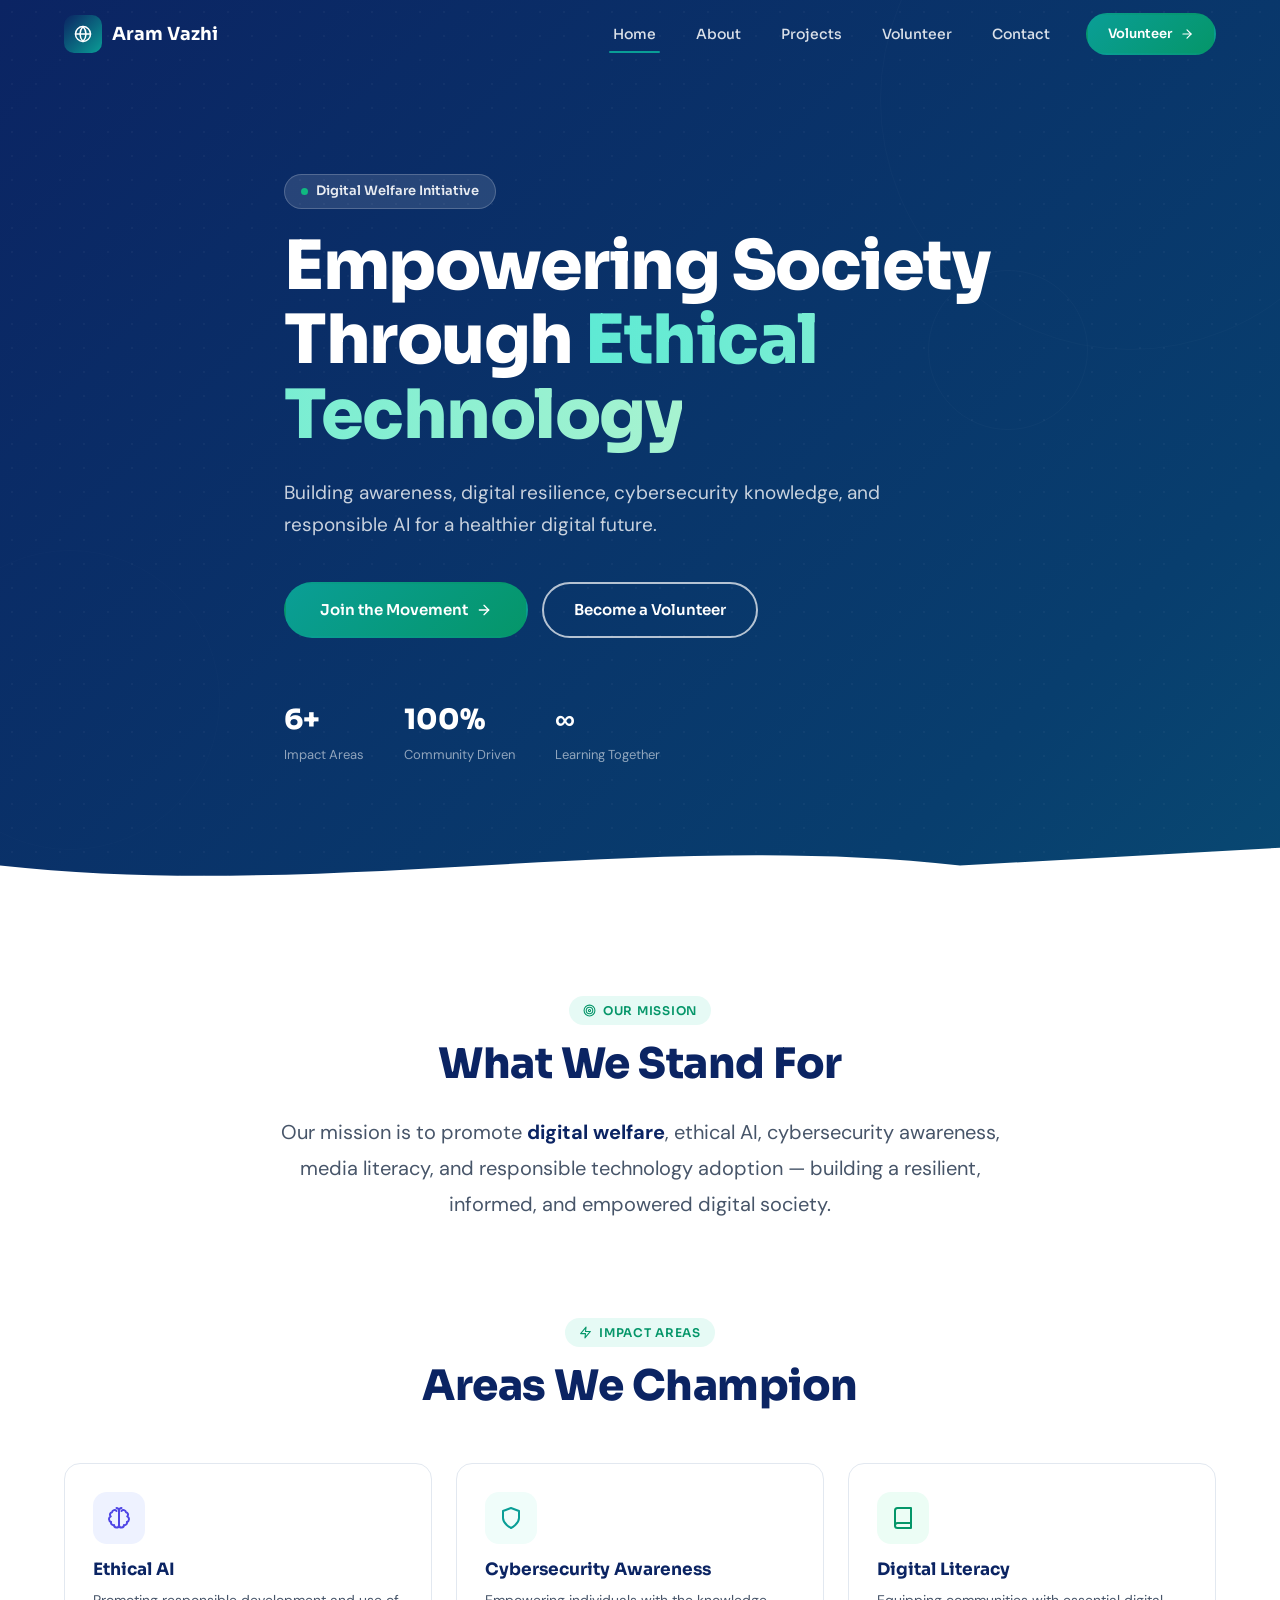
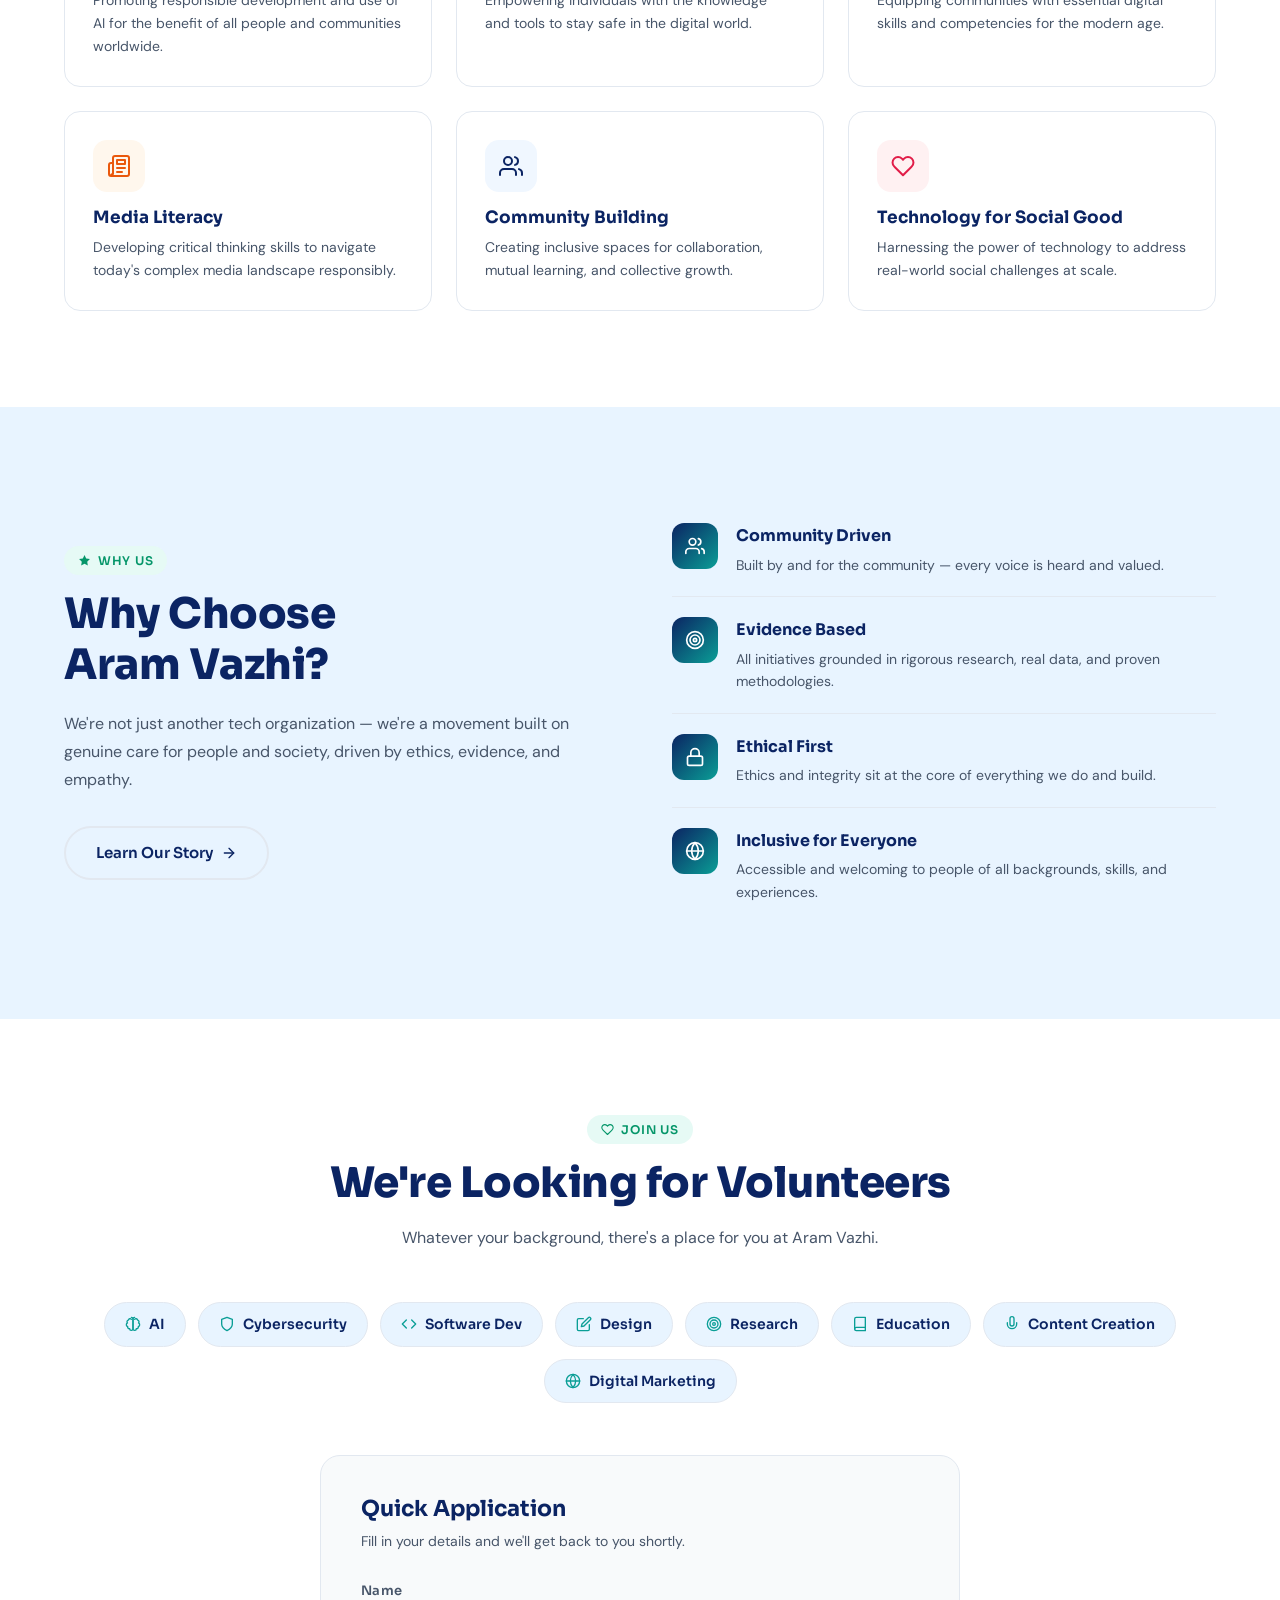
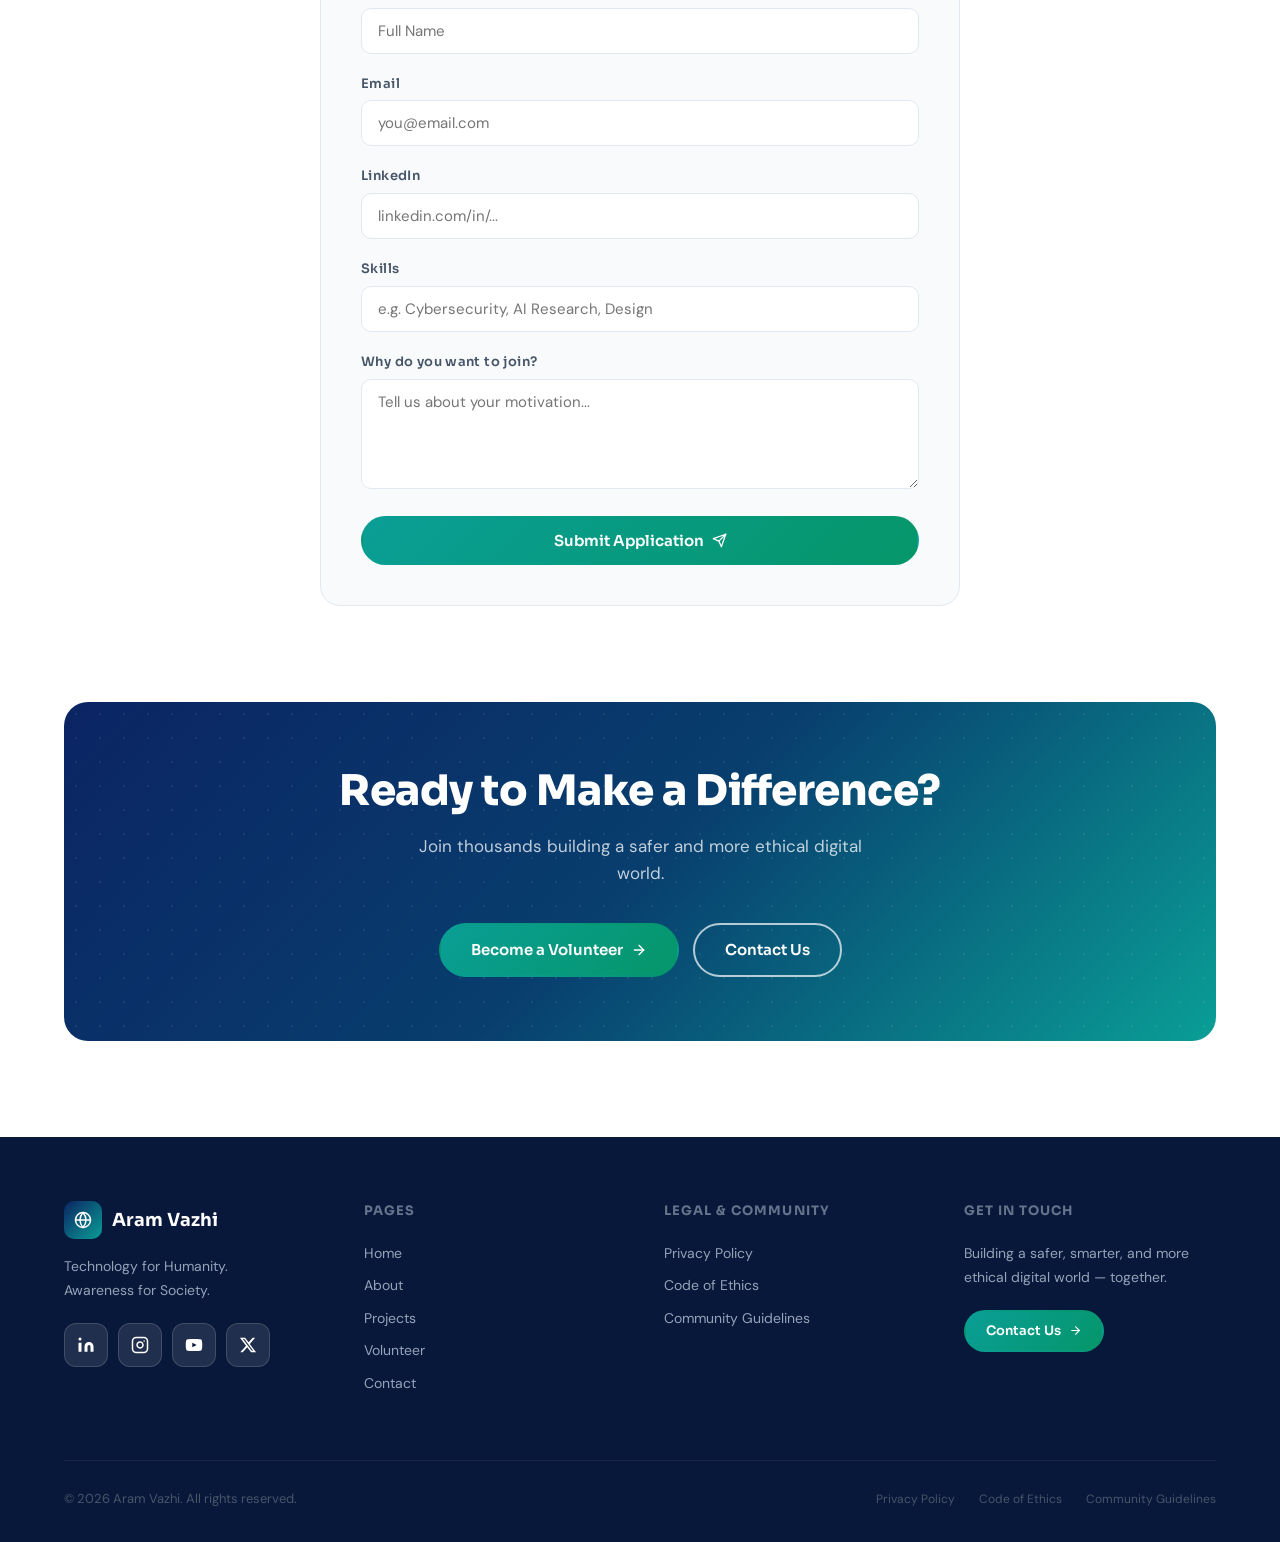
==== index.html @ 12cf2d51 "first push" ====
<!DOCTYPE html>
<html lang="en">
<head>
  <meta charset="UTF-8" />
  <meta name="viewport" content="width=device-width, initial-scale=1.0" />
  <title>Aram Vazhi — Empowering Society Through Ethical Technology</title>
  <meta name="description" content="Aram Vazhi is a digital welfare initiative focused on ethical technology, digital literacy, cybersecurity awareness, responsible AI, media literacy, and social impact." />
  <link rel="stylesheet" href="css/style.css" />
</head>
<body class="home-page">

  <!-- ═══════════════════════════════ NAVBAR ═══════════════════════════════ -->
  <nav id="navbar">
    <div class="nav-inner">
      <a href="index.html" class="nav-logo">
        <div class="nav-logo-icon">
          <svg width="18" height="18" viewBox="0 0 24 24" fill="none" stroke="#fff" stroke-width="2" stroke-linecap="round" stroke-linejoin="round"><circle cx="12" cy="12" r="10"/><line x1="2" y1="12" x2="22" y2="12"/><path d="M12 2a15.3 15.3 0 0 1 4 10 15.3 15.3 0 0 1-4 10 15.3 15.3 0 0 1-4-10 15.3 15.3 0 0 1 4-10z"/></svg>
        </div>
        <span class="nav-logo-text">Aram Vazhi</span>
      </a>
      <div class="nav-links">
        <a href="index.html"              class="nav-link">Home</a>
        <a href="about.html"              class="nav-link">About</a>
        <a href="projects.html"           class="nav-link">Projects</a>
        <a href="volunteer.html"          class="nav-link">Volunteer</a>
        <a href="contact.html"            class="nav-link">Contact</a>
        <a href="volunteer.html" class="btn btn-primary btn-sm">Volunteer
          <svg width="14" height="14" viewBox="0 0 24 24" fill="none" stroke="currentColor" stroke-width="2" stroke-linecap="round" stroke-linejoin="round"><line x1="5" y1="12" x2="19" y2="12"/><polyline points="12 5 19 12 12 19"/></svg>
        </a>
      </div>
      <button class="hamburger" id="hamburger" aria-label="Menu">
        <span></span><span></span><span></span>
      </button>
    </div>
    <div class="mobile-nav" id="mobile-nav">
      <a href="index.html">Home</a>
      <a href="about.html">About</a>
      <a href="projects.html">Projects</a>
      <a href="volunteer.html">Volunteer</a>
      <a href="contact.html">Contact</a>
      <a href="volunteer.html" class="btn btn-primary">Volunteer Now</a>
    </div>
  </nav>

  <!-- ═══════════════════════════════ HERO ═══════════════════════════════ -->
  <section class="hero">
    <div class="hero-dot-grid"></div>
    <div class="hero-circle" style="width:500px;height:500px;top:-150px;right:-100px;opacity:.15;"></div>
    <div class="hero-circle" style="width:300px;height:300px;bottom:50px;left:-80px;opacity:.10;"></div>
    <div class="hero-circle" style="width:160px;height:160px;top:30%;right:15%;opacity:.20;"></div>

    <div class="container" style="width:100%;">
      <div class="hero-content">
        <div class="hero-badge fade-up">
          <span class="hero-badge-dot"></span>
          <span class="hero-badge-text">Digital Welfare Initiative</span>
        </div>

        <h1 class="hero-title fade-up d1">
          Empowering Society Through
          <span class="text-gradient"> Ethical Technology</span>
        </h1>

        <p class="hero-subtitle fade-up d2">
          Building awareness, digital resilience, cybersecurity knowledge, and responsible AI for a healthier digital future.
        </p>

        <div class="hero-buttons fade-up d3">
          <a href="volunteer.html" class="btn btn-primary" style="font-size:15px;padding:14px 34px;">
            Join the Movement
            <svg width="16" height="16" viewBox="0 0 24 24" fill="none" stroke="currentColor" stroke-width="2" stroke-linecap="round" stroke-linejoin="round"><line x1="5" y1="12" x2="19" y2="12"/><polyline points="12 5 19 12 12 19"/></svg>
          </a>
          <a href="volunteer.html" class="btn btn-outline" style="font-size:15px;">Become a Volunteer</a>
        </div>

        <div class="hero-stats fade-up d4">
          <div><div class="hero-stat-num">6+</div><div class="hero-stat-label">Impact Areas</div></div>
          <div><div class="hero-stat-num">100%</div><div class="hero-stat-label">Community Driven</div></div>
          <div><div class="hero-stat-num">∞</div><div class="hero-stat-label">Learning Together</div></div>
        </div>
      </div>
    </div>

    <svg class="hero-wave" viewBox="0 0 1440 80" preserveAspectRatio="none" xmlns="http://www.w3.org/2000/svg">
      <path d="M0,80 L0,40 C360,80 720,0 1080,40 L1440,20 L1440,80 Z" fill="#fff"/>
    </svg>
  </section>

  <!-- ═══════════════════════════════ MISSION ═══════════════════════════════ -->
  <section class="section reveal" style="background:#fff;">
    <div class="container text-center">
      <div class="section-badge">
        <svg width="13" height="13" viewBox="0 0 24 24" fill="none" stroke="currentColor" stroke-width="2" stroke-linecap="round" stroke-linejoin="round"><circle cx="12" cy="12" r="10"/><circle cx="12" cy="12" r="6"/><circle cx="12" cy="12" r="2"/></svg>
        Our Mission
      </div>
      <h2 class="heading-md text-navy" style="margin-bottom:24px;">What We Stand For</h2>
      <p style="font-size:clamp(16px,2vw,20px);color:var(--gray-600);line-height:1.8;max-width:760px;margin:0 auto;">
        Our mission is to promote <strong style="color:var(--navy);">digital welfare</strong>, ethical AI, cybersecurity awareness, media literacy, and responsible technology adoption — building a resilient, informed, and empowered digital society.
      </p>
    </div>
  </section>

  <!-- ═══════════════════════════════ IMPACT AREAS ═══════════════════════════════ -->
  <section class="reveal" style="padding:0 24px 96px;background:#fff;">
    <div class="container">
      <div class="text-center" style="margin-bottom:52px;">
        <div class="section-badge">
          <svg width="13" height="13" viewBox="0 0 24 24" fill="none" stroke="currentColor" stroke-width="2" stroke-linecap="round" stroke-linejoin="round"><polygon points="13 2 3 14 12 14 11 22 21 10 12 10 13 2"/></svg>
          Impact Areas
        </div>
        <h2 class="heading-md text-navy">Areas We Champion</h2>
      </div>
      <div class="grid-3">
        <!-- Card 1 -->
        <div class="card"><div class="card-body">
          <div class="card-icon ic-indigo"><svg width="24" height="24" viewBox="0 0 24 24" fill="none" stroke="#4F46E5" stroke-width="2" stroke-linecap="round" stroke-linejoin="round"><path d="M9.5 2A2.5 2.5 0 0 1 12 4.5v15a2.5 2.5 0 0 1-4.96-.44 2.5 2.5 0 0 1-2.96-3.08 3 3 0 0 1-.34-5.58 2.5 2.5 0 0 1 1.32-4.24 2.5 2.5 0 0 1 4.44-1.16"/><path d="M14.5 2A2.5 2.5 0 0 0 12 4.5v15a2.5 2.5 0 0 0 4.96-.44 2.5 2.5 0 0 0 2.96-3.08 3 3 0 0 0 .34-5.58 2.5 2.5 0 0 0-1.32-4.24 2.5 2.5 0 0 0-4.44-1.16"/></svg></div>
          <h3 class="card-title">Ethical AI</h3>
          <p class="card-text">Promoting responsible development and use of AI for the benefit of all people and communities worldwide.</p>
        </div></div>
        <!-- Card 2 -->
        <div class="card"><div class="card-body">
          <div class="card-icon ic-teal"><svg width="24" height="24" viewBox="0 0 24 24" fill="none" stroke="#0A9E96" stroke-width="2" stroke-linecap="round" stroke-linejoin="round"><path d="M12 22s8-4 8-10V5l-8-3-8 3v7c0 6 8 10 8 10z"/></svg></div>
          <h3 class="card-title">Cybersecurity Awareness</h3>
          <p class="card-text">Empowering individuals with the knowledge and tools to stay safe in the digital world.</p>
        </div></div>
        <!-- Card 3 -->
        <div class="card"><div class="card-body">
          <div class="card-icon ic-green"><svg width="24" height="24" viewBox="0 0 24 24" fill="none" stroke="#059669" stroke-width="2" stroke-linecap="round" stroke-linejoin="round"><path d="M4 19.5A2.5 2.5 0 0 1 6.5 17H20"/><path d="M6.5 2H20v20H6.5A2.5 2.5 0 0 1 4 19.5v-15A2.5 2.5 0 0 1 6.5 2z"/></svg></div>
          <h3 class="card-title">Digital Literacy</h3>
          <p class="card-text">Equipping communities with essential digital skills and competencies for the modern age.</p>
        </div></div>
        <!-- Card 4 -->
        <div class="card"><div class="card-body">
          <div class="card-icon ic-orange"><svg width="24" height="24" viewBox="0 0 24 24" fill="none" stroke="#EA580C" stroke-width="2" stroke-linecap="round" stroke-linejoin="round"><path d="M4 22h16a2 2 0 0 0 2-2V4a2 2 0 0 0-2-2H8a2 2 0 0 0-2 2v16a2 2 0 0 0-2 2Zm0 0a2 2 0 0 1-2-2v-9c0-1.1.9-2 2-2h2"/><path d="M18 14h-8"/><path d="M15 18h-5"/><path d="M10 6h8v4h-8V6Z"/></svg></div>
          <h3 class="card-title">Media Literacy</h3>
          <p class="card-text">Developing critical thinking skills to navigate today's complex media landscape responsibly.</p>
        </div></div>
        <!-- Card 5 -->
        <div class="card"><div class="card-body">
          <div class="card-icon ic-blue"><svg width="24" height="24" viewBox="0 0 24 24" fill="none" stroke="#0B2463" stroke-width="2" stroke-linecap="round" stroke-linejoin="round"><path d="M17 21v-2a4 4 0 0 0-4-4H5a4 4 0 0 0-4 4v2"/><circle cx="9" cy="7" r="4"/><path d="M23 21v-2a4 4 0 0 0-3-3.87"/><path d="M16 3.13a4 4 0 0 1 0 7.75"/></svg></div>
          <h3 class="card-title">Community Building</h3>
          <p class="card-text">Creating inclusive spaces for collaboration, mutual learning, and collective growth.</p>
        </div></div>
        <!-- Card 6 -->
        <div class="card"><div class="card-body">
          <div class="card-icon ic-red"><svg width="24" height="24" viewBox="0 0 24 24" fill="none" stroke="#E11D48" stroke-width="2" stroke-linecap="round" stroke-linejoin="round"><path d="M20.84 4.61a5.5 5.5 0 0 0-7.78 0L12 5.67l-1.06-1.06a5.5 5.5 0 0 0-7.78 7.78l1.06 1.06L12 21.23l7.78-7.78 1.06-1.06a5.5 5.5 0 0 0 0-7.78z"/></svg></div>
          <h3 class="card-title">Technology for Social Good</h3>
          <p class="card-text">Harnessing the power of technology to address real-world social challenges at scale.</p>
        </div></div>
      </div>
    </div>
  </section>

  <!-- ═══════════════════════════════ WHY ARAM VAZHI ═══════════════════════════════ -->
  <section class="section reveal" style="background:var(--sky);">
    <div class="container">
      <div class="grid-2">
        <div>
          <div class="section-badge">
            <svg width="13" height="13" viewBox="0 0 24 24" fill="#059669" stroke="none"><polygon points="12 2 15.09 8.26 22 9.27 17 14.14 18.18 21.02 12 17.77 5.82 21.02 7 14.14 2 9.27 8.91 8.26 12 2"/></svg>
            Why Us
          </div>
          <h2 class="heading-md text-navy" style="margin-bottom:20px;">Why Choose<br>Aram Vazhi?</h2>
          <p style="font-size:16px;color:var(--gray-600);line-height:1.75;margin-bottom:32px;">
            We're not just another tech organization — we're a movement built on genuine care for people and society, driven by ethics, evidence, and empathy.
          </p>
          <a href="about.html" class="btn btn-secondary">
            Learn Our Story
            <svg width="16" height="16" viewBox="0 0 24 24" fill="none" stroke="currentColor" stroke-width="2" stroke-linecap="round" stroke-linejoin="round"><line x1="5" y1="12" x2="19" y2="12"/><polyline points="12 5 19 12 12 19"/></svg>
          </a>
        </div>
        <div>
          <div class="why-item">
            <div class="why-icon"><svg width="20" height="20" viewBox="0 0 24 24" fill="none" stroke="#fff" stroke-width="2" stroke-linecap="round" stroke-linejoin="round"><path d="M17 21v-2a4 4 0 0 0-4-4H5a4 4 0 0 0-4 4v2"/><circle cx="9" cy="7" r="4"/><path d="M23 21v-2a4 4 0 0 0-3-3.87"/><path d="M16 3.13a4 4 0 0 1 0 7.75"/></svg></div>
            <div><div class="why-title">Community Driven</div><p class="why-text">Built by and for the community — every voice is heard and valued.</p></div>
          </div>
          <div class="why-item">
            <div class="why-icon"><svg width="20" height="20" viewBox="0 0 24 24" fill="none" stroke="#fff" stroke-width="2" stroke-linecap="round" stroke-linejoin="round"><circle cx="12" cy="12" r="10"/><circle cx="12" cy="12" r="6"/><circle cx="12" cy="12" r="2"/></svg></div>
            <div><div class="why-title">Evidence Based</div><p class="why-text">All initiatives grounded in rigorous research, real data, and proven methodologies.</p></div>
          </div>
          <div class="why-item">
            <div class="why-icon"><svg width="20" height="20" viewBox="0 0 24 24" fill="none" stroke="#fff" stroke-width="2" stroke-linecap="round" stroke-linejoin="round"><rect x="3" y="11" width="18" height="11" rx="2" ry="2"/><path d="M7 11V7a5 5 0 0 1 10 0v4"/></svg></div>
            <div><div class="why-title">Ethical First</div><p class="why-text">Ethics and integrity sit at the core of everything we do and build.</p></div>
          </div>
          <div class="why-item">
            <div class="why-icon"><svg width="20" height="20" viewBox="0 0 24 24" fill="none" stroke="#fff" stroke-width="2" stroke-linecap="round" stroke-linejoin="round"><circle cx="12" cy="12" r="10"/><line x1="2" y1="12" x2="22" y2="12"/><path d="M12 2a15.3 15.3 0 0 1 4 10 15.3 15.3 0 0 1-4 10 15.3 15.3 0 0 1-4-10 15.3 15.3 0 0 1 4-10z"/></svg></div>
            <div><div class="why-title">Inclusive for Everyone</div><p class="why-text">Accessible and welcoming to people of all backgrounds, skills, and experiences.</p></div>
          </div>
        </div>
      </div>
    </div>
  </section>

  <!-- ═══════════════════════════════ VOLUNTEER INVITE ═══════════════════════════════ -->
  <section class="section reveal" style="background:#fff;">
    <div class="container">
      <div class="text-center" style="margin-bottom:52px;">
        <div class="section-badge">
          <svg width="13" height="13" viewBox="0 0 24 24" fill="none" stroke="currentColor" stroke-width="2" stroke-linecap="round" stroke-linejoin="round"><path d="M20.84 4.61a5.5 5.5 0 0 0-7.78 0L12 5.67l-1.06-1.06a5.5 5.5 0 0 0-7.78 7.78l1.06 1.06L12 21.23l7.78-7.78 1.06-1.06a5.5 5.5 0 0 0 0-7.78z"/></svg>
          Join Us
        </div>
        <h2 class="heading-md text-navy" style="margin-bottom:16px;">We're Looking for Volunteers</h2>
        <p style="font-size:16px;color:var(--gray-600);max-width:560px;margin:0 auto;">Whatever your background, there's a place for you at Aram Vazhi.</p>
      </div>

      <div class="chips">
        <div class="chip"><svg width="16" height="16" viewBox="0 0 24 24" fill="none" stroke="var(--teal)" stroke-width="2" stroke-linecap="round" stroke-linejoin="round"><path d="M9.5 2A2.5 2.5 0 0 1 12 4.5v15a2.5 2.5 0 0 1-4.96-.44 2.5 2.5 0 0 1-2.96-3.08 3 3 0 0 1-.34-5.58 2.5 2.5 0 0 1 1.32-4.24 2.5 2.5 0 0 1 4.44-1.16"/><path d="M14.5 2A2.5 2.5 0 0 0 12 4.5v15a2.5 2.5 0 0 0 4.96-.44 2.5 2.5 0 0 0 2.96-3.08 3 3 0 0 0 .34-5.58 2.5 2.5 0 0 0-1.32-4.24 2.5 2.5 0 0 0-4.44-1.16"/></svg><span class="chip-label">AI</span></div>
        <div class="chip"><svg width="16" height="16" viewBox="0 0 24 24" fill="none" stroke="var(--teal)" stroke-width="2" stroke-linecap="round" stroke-linejoin="round"><path d="M12 22s8-4 8-10V5l-8-3-8 3v7c0 6 8 10 8 10z"/></svg><span class="chip-label">Cybersecurity</span></div>
        <div class="chip"><svg width="16" height="16" viewBox="0 0 24 24" fill="none" stroke="var(--teal)" stroke-width="2" stroke-linecap="round" stroke-linejoin="round"><polyline points="16 18 22 12 16 6"/><polyline points="8 6 2 12 8 18"/></svg><span class="chip-label">Software Dev</span></div>
        <div class="chip"><svg width="16" height="16" viewBox="0 0 24 24" fill="none" stroke="var(--teal)" stroke-width="2" stroke-linecap="round" stroke-linejoin="round"><path d="M11 4H4a2 2 0 0 0-2 2v14a2 2 0 0 0 2 2h14a2 2 0 0 0 2-2v-7"/><path d="M18.5 2.5a2.121 2.121 0 0 1 3 3L12 15l-4 1 1-4 9.5-9.5z"/></svg><span class="chip-label">Design</span></div>
        <div class="chip"><svg width="16" height="16" viewBox="0 0 24 24" fill="none" stroke="var(--teal)" stroke-width="2" stroke-linecap="round" stroke-linejoin="round"><circle cx="12" cy="12" r="10"/><circle cx="12" cy="12" r="6"/><circle cx="12" cy="12" r="2"/></svg><span class="chip-label">Research</span></div>
        <div class="chip"><svg width="16" height="16" viewBox="0 0 24 24" fill="none" stroke="var(--teal)" stroke-width="2" stroke-linecap="round" stroke-linejoin="round"><path d="M4 19.5A2.5 2.5 0 0 1 6.5 17H20"/><path d="M6.5 2H20v20H6.5A2.5 2.5 0 0 1 4 19.5v-15A2.5 2.5 0 0 1 6.5 2z"/></svg><span class="chip-label">Education</span></div>
        <div class="chip"><svg width="16" height="16" viewBox="0 0 24 24" fill="none" stroke="var(--teal)" stroke-width="2" stroke-linecap="round" stroke-linejoin="round"><path d="M12 1a3 3 0 0 0-3 3v8a3 3 0 0 0 6 0V4a3 3 0 0 0-3-3z"/><path d="M19 10v2a7 7 0 0 1-14 0v-2"/></svg><span class="chip-label">Content Creation</span></div>
        <div class="chip"><svg width="16" height="16" viewBox="0 0 24 24" fill="none" stroke="var(--teal)" stroke-width="2" stroke-linecap="round" stroke-linejoin="round"><circle cx="12" cy="12" r="10"/><line x1="2" y1="12" x2="22" y2="12"/><path d="M12 2a15.3 15.3 0 0 1 4 10 15.3 15.3 0 0 1-4 10 15.3 15.3 0 0 1-4-10 15.3 15.3 0 0 1 4-10z"/></svg><span class="chip-label">Digital Marketing</span></div>
      </div>

      <!-- Quick form -->
      <div style="max-width:640px;margin:0 auto;" class="form-card-bg">
        <h3 style="font-family:var(--font-display);font-weight:700;font-size:22px;color:var(--navy);margin-bottom:8px;">Quick Application</h3>
        <p style="font-size:14px;color:var(--gray-600);margin-bottom:28px;">Fill in your details and we'll get back to you shortly.</p>

        <form id="quick-form">
          <div class="form-group"><label class="form-label">Name</label><input class="form-input" type="text" placeholder="Full Name" required></div>
          <div class="form-group"><label class="form-label">Email</label><input class="form-input" type="email" placeholder="you@email.com" required></div>
          <div class="form-group"><label class="form-label">LinkedIn</label><input class="form-input" type="url" placeholder="linkedin.com/in/..."></div>
          <div class="form-group"><label class="form-label">Skills</label><input class="form-input" type="text" placeholder="e.g. Cybersecurity, AI Research, Design"></div>
          <div class="form-group"><label class="form-label">Why do you want to join?</label><textarea class="form-textarea" placeholder="Tell us about your motivation..."></textarea></div>
          <button type="submit" class="btn btn-primary" style="width:100%;justify-content:center;font-size:15px;">
            Submit Application
            <svg width="15" height="15" viewBox="0 0 24 24" fill="none" stroke="currentColor" stroke-width="2" stroke-linecap="round" stroke-linejoin="round"><line x1="22" y1="2" x2="11" y2="13"/><polygon points="22 2 15 22 11 13 2 9 22 2"/></svg>
          </button>
        </form>

        <div class="success-box" id="quick-success">
          <div class="success-icon"><svg width="32" height="32" viewBox="0 0 24 24" fill="none" stroke="#059669" stroke-width="2.5" stroke-linecap="round" stroke-linejoin="round"><polyline points="20 6 9 17 4 12"/></svg></div>
          <div class="success-title">Application Received!</div>
          <p class="success-text">Thank you for your interest. We'll be in touch soon.</p>
        </div>
      </div>
    </div>
  </section>

  <!-- ═══════════════════════════════ CTA BANNER ═══════════════════════════════ -->
  <section class="reveal" style="padding:0 24px 96px;">
    <div class="container">
      <div class="cta-banner">
        <div class="cta-banner-dots"></div>
        <div class="cta-banner-content">
          <h2 class="heading-md" style="color:#fff;margin-bottom:16px;">Ready to Make a Difference?</h2>
          <p>Join thousands building a safer and more ethical digital world.</p>
          <div class="cta-banner-btns">
            <a href="volunteer.html" class="btn btn-primary">Become a Volunteer <svg width="16" height="16" viewBox="0 0 24 24" fill="none" stroke="currentColor" stroke-width="2" stroke-linecap="round" stroke-linejoin="round"><line x1="5" y1="12" x2="19" y2="12"/><polyline points="12 5 19 12 12 19"/></svg></a>
            <a href="contact.html"   class="btn btn-outline">Contact Us</a>
          </div>
        </div>
      </div>
    </div>
  </section>

  <!-- ═══════════════════════════════ FOOTER ═══════════════════════════════ -->
  <footer class="footer">
    <div class="container">
      <div class="footer-grid">
        <div>
          <a href="index.html" class="footer-logo">
            <div class="footer-logo-icon"><svg width="18" height="18" viewBox="0 0 24 24" fill="none" stroke="#fff" stroke-width="2" stroke-linecap="round" stroke-linejoin="round"><circle cx="12" cy="12" r="10"/><line x1="2" y1="12" x2="22" y2="12"/><path d="M12 2a15.3 15.3 0 0 1 4 10 15.3 15.3 0 0 1-4 10 15.3 15.3 0 0 1-4-10 15.3 15.3 0 0 1 4-10z"/></svg></div>
            <span class="footer-logo-name">Aram Vazhi</span>
          </a>
          <p class="footer-tagline">Technology for Humanity.<br>Awareness for Society.</p>
          <div class="footer-socials">
            <a href="#" class="footer-social-btn" aria-label="LinkedIn"><svg width="18" height="18" viewBox="0 0 24 24" fill="#fff"><path d="M16 8a6 6 0 0 1 6 6v7h-4v-7a2 2 0 0 0-2-2 2 2 0 0 0-2 2v7h-4v-7a6 6 0 0 1 6-6z"/><rect x="2" y="9" width="4" height="12"/><circle cx="4" cy="4" r="2"/></svg></a>
            <a href="#" class="footer-social-btn" aria-label="Instagram"><svg width="18" height="18" viewBox="0 0 24 24" fill="none" stroke="#fff" stroke-width="2" stroke-linecap="round" stroke-linejoin="round"><rect x="2" y="2" width="20" height="20" rx="5" ry="5"/><path d="M16 11.37A4 4 0 1 1 12.63 8 4 4 0 0 1 16 11.37z"/><line x1="17.5" y1="6.5" x2="17.51" y2="6.5"/></svg></a>
            <a href="#" class="footer-social-btn" aria-label="YouTube"><svg width="18" height="18" viewBox="0 0 24 24" fill="#fff"><path d="M22.54 6.42a2.78 2.78 0 0 0-1.95-1.96C18.88 4 12 4 12 4s-6.88 0-8.59.46a2.78 2.78 0 0 0-1.95 1.96A29 29 0 0 0 1 12a29 29 0 0 0 .46 5.58A2.78 2.78 0 0 0 3.41 19.6C5.12 20.06 12 20.06 12 20.06s6.88 0 8.59-.46a2.78 2.78 0 0 0 1.95-1.95A29 29 0 0 0 23 12a29 29 0 0 0-.46-5.58z"/><polygon points="9.75 15.02 15.5 12 9.75 8.98 9.75 15.02" fill="#08183A"/></svg></a>
            <a href="#" class="footer-social-btn" aria-label="X"><svg width="18" height="18" viewBox="0 0 24 24" fill="#fff"><path d="M18.244 2.25h3.308l-7.227 8.26 8.502 11.24H16.17l-5.214-6.817L4.99 21.75H1.68l7.73-8.835L1.254 2.25H8.08l4.713 6.231zm-1.161 17.52h1.833L7.084 4.126H5.117z"/></svg></a>
          </div>
        </div>
        <div>
          <div class="footer-col-title">Pages</div>
          <a href="index.html"     class="footer-link">Home</a>
          <a href="about.html"     class="footer-link">About</a>
          <a href="projects.html"  class="footer-link">Projects</a>
          <a href="volunteer.html" class="footer-link">Volunteer</a>
          <a href="contact.html"   class="footer-link">Contact</a>
        </div>
        <div>
          <div class="footer-col-title">Legal &amp; Community</div>
          <a href="privacy-policy.html"       class="footer-link">Privacy Policy</a>
          <a href="code-of-ethics.html"       class="footer-link">Code of Ethics</a>
          <a href="community-guidelines.html" class="footer-link">Community Guidelines</a>
        </div>
        <div>
          <div class="footer-col-title">Get in Touch</div>
          <p style="color:#94A3B8;font-size:14px;line-height:1.7;margin-bottom:20px;">Building a safer, smarter, and more ethical digital world — together.</p>
          <a href="contact.html" class="btn btn-primary btn-sm">Contact Us <svg width="13" height="13" viewBox="0 0 24 24" fill="none" stroke="currentColor" stroke-width="2" stroke-linecap="round" stroke-linejoin="round"><line x1="5" y1="12" x2="19" y2="12"/><polyline points="12 5 19 12 12 19"/></svg></a>
        </div>
      </div>
      <div class="footer-bottom">
        <span class="footer-copy">© <span id="yr"></span> Aram Vazhi. All rights reserved.</span>
        <div class="footer-legal">
          <a href="privacy-policy.html">Privacy Policy</a>
          <a href="code-of-ethics.html">Code of Ethics</a>
          <a href="community-guidelines.html">Community Guidelines</a>
        </div>
      </div>
    </div>
  </footer>

  <script src="js/main.js"></script>
  <script>document.getElementById('yr').textContent = new Date().getFullYear();</script>
</body>
</html>
---- css/style.css ----
/* ============================================================
   ARAM VAZHI — Main Stylesheet
   ============================================================ */

@import url('https://fonts.googleapis.com/css2?family=Sora:wght@300;400;500;600;700;800&family=DM+Sans:ital,opsz,wght@0,9..40,300;0,9..40,400;0,9..40,500;0,9..40,600&display=swap');

/* ── Reset & Base ── */
*, *::before, *::after { box-sizing: border-box; margin: 0; padding: 0; }

:root {
  --navy:        #0B2463;
  --navy-dark:   #08183A;
  --teal:        #0A9E96;
  --teal-light:  #12B5AC;
  --green:       #059669;
  --green-light: #10B981;
  --sky:         #E8F4FF;
  --mint:        #E6FAF5;
  --white:       #FFFFFF;
  --gray-50:     #F8FAFB;
  --gray-100:    #F1F5F9;
  --gray-200:    #E2E8F0;
  --gray-400:    #94A3B8;
  --gray-500:    #64748B;
  --gray-600:    #475569;
  --gray-800:    #1E293B;
  --font-display: 'Sora', sans-serif;
  --font-body:    'DM Sans', sans-serif;
  --radius-sm:   8px;
  --radius-md:   14px;
  --radius-lg:   20px;
  --radius-xl:   24px;
  --shadow-sm:   0 2px 8px rgba(11,36,99,.06);
  --shadow-md:   0 8px 32px rgba(11,36,99,.10);
  --shadow-lg:   0 20px 48px rgba(11,36,99,.12);
}

html { scroll-behavior: smooth; }
body {
  font-family: var(--font-body);
  color: var(--gray-800);
  background: var(--white);
  -webkit-font-smoothing: antialiased;
  line-height: 1.6;
}
h1,h2,h3,h4,h5 { font-family: var(--font-display); line-height: 1.2; }
img { max-width: 100%; display: block; }
a { text-decoration: none; color: inherit; }

/* ── Scrollbar ── */
::-webkit-scrollbar { width: 6px; }
::-webkit-scrollbar-track { background: var(--gray-100); }
::-webkit-scrollbar-thumb { background: var(--teal); border-radius: 3px; }

/* ============================================================
   ANIMATIONS
   ============================================================ */
@keyframes fadeUp {
  from { opacity: 0; transform: translateY(32px); }
  to   { opacity: 1; transform: translateY(0); }
}
@keyframes fadeIn {
  from { opacity: 0; }
  to   { opacity: 1; }
}
@keyframes gradientShift {
  0%,100% { background-position: 0% 50%; }
  50%      { background-position: 100% 50%; }
}
@keyframes float {
  0%,100% { transform: translateY(0); }
  50%      { transform: translateY(-12px); }
}
@keyframes pageIn {
  from { opacity: 0; transform: translateY(14px); }
  to   { opacity: 1; transform: translateY(0); }
}

.page-in    { animation: pageIn .4s ease forwards; }
.fade-up    { opacity: 0; animation: fadeUp .7s ease forwards; }
.d1 { animation-delay: .1s; }
.d2 { animation-delay: .2s; }
.d3 { animation-delay: .3s; }
.d4 { animation-delay: .4s; }
.d5 { animation-delay: .5s; }

/* Scroll reveal */
.reveal {
  opacity: 0;
  transform: translateY(28px);
  transition: opacity .7s ease, transform .7s ease;
}
.reveal.visible { opacity: 1; transform: translateY(0); }

/* ============================================================
   LAYOUT HELPERS
   ============================================================ */
.container { max-width: 1200px; margin: 0 auto; padding: 0 24px; }
.section    { padding: 96px 24px; }
.section-sm { padding: 64px 24px; }
.text-center { text-align: center; }
.grid-2 { display: grid; grid-template-columns: repeat(auto-fit, minmax(420px,1fr)); gap: 64px; align-items: center; }
.grid-3 { display: grid; grid-template-columns: repeat(auto-fit, minmax(300px,1fr)); gap: 24px; }
.grid-4 { display: grid; grid-template-columns: repeat(auto-fit, minmax(220px,1fr)); gap: 24px; }
.flex-center { display: flex; align-items: center; justify-content: center; }
.flex-start  { display: flex; align-items: center; }
.gap-8  { gap: 8px; }
.gap-12 { gap: 12px; }
.gap-16 { gap: 16px; }
.gap-20 { gap: 20px; }
.gap-32 { gap: 32px; }

/* ============================================================
   TYPOGRAPHY
   ============================================================ */
.section-badge {
  display: inline-flex;
  align-items: center;
  gap: 7px;
  background: var(--mint);
  color: var(--green);
  border-radius: 50px;
  padding: 5px 14px;
  font-family: var(--font-display);
  font-weight: 600;
  font-size: 12px;
  letter-spacing: .06em;
  text-transform: uppercase;
  margin-bottom: 14px;
}
.section-badge.light {
  background: rgba(255,255,255,.13);
  color: #fff;
}
.section-badge svg { flex-shrink: 0; }

.heading-xl { font-size: clamp(36px, 6vw, 68px); font-weight: 800; letter-spacing: -1.5px; }
.heading-lg { font-size: clamp(30px, 5vw, 52px); font-weight: 800; letter-spacing: -1px; }
.heading-md { font-size: clamp(26px, 4vw, 42px); font-weight: 800; letter-spacing: -.5px; }
.heading-sm { font-size: clamp(22px, 3vw, 32px); font-weight: 700; letter-spacing: -.3px; }

.text-gradient {
  background: linear-gradient(90deg, #5EEAD4, #A7F3D0);
  -webkit-background-clip: text;
  -webkit-text-fill-color: transparent;
  background-clip: text;
}
.text-white   { color: #fff; }
.text-navy    { color: var(--navy); }
.text-muted   { color: var(--gray-600); }
.text-teal    { color: var(--teal); }

/* ============================================================
   BUTTONS
   ============================================================ */
.btn {
  display: inline-flex;
  align-items: center;
  gap: 8px;
  border-radius: 50px;
  padding: 13px 30px;
  font-family: var(--font-display);
  font-weight: 600;
  font-size: 15px;
  cursor: pointer;
  transition: transform .2s ease, box-shadow .2s ease, background .2s ease, color .2s ease, border-color .2s ease;
  border: 2px solid transparent;
  white-space: nowrap;
  text-decoration: none;
}
.btn:hover { transform: translateY(-2px); }

.btn-primary {
  background: linear-gradient(135deg, var(--teal), var(--green));
  color: #fff;
  border-color: transparent;
}
.btn-primary:hover { box-shadow: 0 10px 28px rgba(10,158,150,.35); }

.btn-outline {
  background: transparent;
  color: #fff;
  border-color: rgba(255,255,255,.7);
}
.btn-outline:hover { background: rgba(255,255,255,.15); border-color: #fff; }

.btn-secondary {
  background: var(--sky);
  color: var(--navy);
  border-color: var(--gray-200);
}
.btn-secondary:hover { background: var(--navy); color: #fff; border-color: var(--navy); }

.btn-sm { padding: 9px 20px; font-size: 13px; }

/* ============================================================
   NAVBAR
   ============================================================ */
#navbar {
  position: fixed;
  top: 0; left: 0; right: 0;
  z-index: 1000;
  transition: background .3s ease, box-shadow .3s ease, backdrop-filter .3s ease;
}
#navbar.scrolled {
  background: rgba(255,255,255,.97);
  backdrop-filter: blur(16px);
  -webkit-backdrop-filter: blur(16px);
  box-shadow: 0 1px 0 rgba(0,0,0,.06), 0 4px 20px rgba(11,36,99,.06);
}
.nav-inner {
  max-width: 1200px;
  margin: 0 auto;
  padding: 0 24px;
  display: flex;
  align-items: center;
  justify-content: space-between;
  height: 68px;
}
.nav-logo {
  display: flex;
  align-items: center;
  gap: 10px;
  text-decoration: none;
}
.nav-logo-icon {
  width: 38px; height: 38px;
  border-radius: 10px;
  background: linear-gradient(135deg, var(--navy), var(--teal));
  display: flex; align-items: center; justify-content: center;
  flex-shrink: 0;
}
.nav-logo-text {
  font-family: var(--font-display);
  font-weight: 700;
  font-size: 18px;
  color: var(--navy);
  transition: color .2s ease;
}
.nav-links {
  display: flex;
  align-items: center;
  gap: 32px;
}
.nav-link {
  font-family: var(--font-display);
  font-weight: 500;
  font-size: 14px;
  color: var(--gray-600);
  text-decoration: none;
  padding: 6px 4px;
  position: relative;
  transition: color .2s ease;
}
.nav-link::after {
  content: '';
  position: absolute;
  bottom: -2px; left: 0;
  width: 0; height: 2px;
  background: var(--teal);
  border-radius: 2px;
  transition: width .25s ease;
}
.nav-link:hover,
.nav-link.active { color: var(--navy); }
.nav-link:hover::after,
.nav-link.active::after { width: 100%; }

/* Home page — transparent nav text white */
body.home-page #navbar:not(.scrolled) .nav-link { color: rgba(255,255,255,.85); }
body.home-page #navbar:not(.scrolled) .nav-link:hover { color: #fff; }
body.home-page #navbar:not(.scrolled) .nav-logo-text { color: #fff; }

/* Hamburger */
.hamburger {
  display: none;
  flex-direction: column;
  gap: 5px;
  background: none;
  border: none;
  cursor: pointer;
  padding: 4px;
}
.hamburger span {
  display: block;
  width: 22px; height: 2px;
  background: var(--navy);
  border-radius: 2px;
  transition: all .3s ease;
}
.hamburger.open span:nth-child(1) { transform: translateY(7px) rotate(45deg); }
.hamburger.open span:nth-child(2) { opacity: 0; }
.hamburger.open span:nth-child(3) { transform: translateY(-7px) rotate(-45deg); }

/* Mobile nav drawer */
.mobile-nav {
  display: none;
  flex-direction: column;
  background: #fff;
  border-top: 1px solid var(--gray-100);
  padding: 12px 24px 20px;
  gap: 4px;
}
.mobile-nav.open { display: flex; }
.mobile-nav a {
  display: block;
  padding: 10px 0;
  font-family: var(--font-display);
  font-size: 15px;
  font-weight: 500;
  color: var(--gray-700, #374151);
  border-bottom: 1px solid var(--gray-100);
  text-decoration: none;
}
.mobile-nav a.active { color: var(--teal); }
.mobile-nav .btn { margin-top: 12px; justify-content: center; }

@media(max-width:768px){
  .nav-links { display: none; }
  .hamburger { display: flex; }
}

/* ============================================================
   HERO (HOME)
   ============================================================ */
.hero {
  min-height: 100vh;
  display: flex;
  align-items: center;
  position: relative;
  overflow: hidden;
  background: linear-gradient(135deg, #0B2463 0%, #083E6E 40%, #0A5E7A 70%, #0A9E96 100%);
  background-size: 200% 200%;
  animation: gradientShift 10s ease infinite;
}
.hero-dot-grid {
  position: absolute; inset: 0;
  background-image: radial-gradient(rgba(255,255,255,.08) 1.5px, transparent 1.5px);
  background-size: 24px 24px;
  opacity: .4;
  pointer-events: none;
}
.hero-circle {
  position: absolute;
  border-radius: 50%;
  border: 1.5px solid rgba(255,255,255,.12);
  pointer-events: none;
}
.hero-content {
  position: relative;
  z-index: 1;
  max-width: 760px;
  padding: 120px 24px 80px;
  margin: 0 auto;
  width: 100%;
}
.hero-badge {
  display: inline-flex;
  align-items: center;
  gap: 8px;
  background: rgba(255,255,255,.12);
  border: 1px solid rgba(255,255,255,.2);
  border-radius: 50px;
  padding: 6px 16px;
  margin-bottom: 20px;
}
.hero-badge-dot {
  width: 7px; height: 7px;
  border-radius: 50%;
  background: #10B981;
}
.hero-badge-text {
  font-family: var(--font-display);
  font-weight: 600;
  font-size: 13px;
  color: rgba(255,255,255,.9);
}
.hero-title {
  font-size: clamp(36px,6vw,68px);
  font-weight: 800;
  color: #fff;
  line-height: 1.1;
  margin-bottom: 24px;
  letter-spacing: -1.5px;
}
.hero-subtitle {
  font-size: clamp(16px,2vw,19px);
  color: rgba(255,255,255,.78);
  line-height: 1.7;
  margin-bottom: 40px;
  max-width: 620px;
}
.hero-buttons { display: flex; gap: 14px; flex-wrap: wrap; }
.hero-stats {
  display: flex;
  gap: 40px;
  margin-top: 60px;
  flex-wrap: wrap;
}
.hero-stat-num {
  font-size: 28px;
  font-weight: 800;
  color: #fff;
  font-family: var(--font-display);
}
.hero-stat-label {
  font-size: 13px;
  color: rgba(255,255,255,.55);
  margin-top: 3px;
}
.hero-wave {
  position: absolute;
  bottom: -1px; left: 0; right: 0;
}

/* ============================================================
   PAGE HEROES (non-home)
   ============================================================ */
.page-hero {
  padding: 160px 24px 96px;
  position: relative;
  overflow: hidden;
  text-align: center;
}
.page-hero-dot {
  position: absolute; inset: 0;
  background-image: radial-gradient(rgba(255,255,255,.08) 1.5px, transparent 1.5px);
  background-size: 24px 24px;
  opacity: .3;
  pointer-events: none;
}
.page-hero-content { position: relative; z-index: 1; max-width: 760px; margin: 0 auto; }
.page-hero h1 { color: #fff; margin-bottom: 20px; }
.page-hero p  { color: rgba(255,255,255,.78); font-size: clamp(16px,2vw,19px); line-height: 1.75; max-width: 680px; margin: 0 auto; }
.page-hero-wave { position: absolute; bottom: -1px; left: 0; right: 0; }

/* ============================================================
   CARDS
   ============================================================ */
.card {
  background: var(--white);
  border: 1px solid var(--gray-200);
  border-radius: 16px;
  transition: transform .3s ease, box-shadow .3s ease, border-color .3s ease;
}
.card:hover {
  transform: translateY(-5px);
  box-shadow: var(--shadow-lg);
  border-color: var(--teal);
}
.card-body { padding: 28px; }
.card-icon {
  width: 52px; height: 52px;
  border-radius: 14px;
  display: flex; align-items: center; justify-content: center;
  margin-bottom: 16px;
  flex-shrink: 0;
}
.card-title {
  font-family: var(--font-display);
  font-weight: 700;
  font-size: 17px;
  color: var(--navy);
  margin-bottom: 8px;
}
.card-text {
  font-size: 14px;
  color: var(--gray-600);
  line-height: 1.65;
}
.card-footer {
  margin-top: 24px;
  padding-top: 20px;
  border-top: 1px solid var(--gray-100);
  display: flex;
  align-items: center;
  gap: 8px;
  color: var(--teal);
  font-size: 13px;
  font-family: var(--font-display);
  font-weight: 600;
}

/* ============================================================
   IMPACT ICON COLORS
   ============================================================ */
.ic-indigo { background:#EEF2FF; }
.ic-teal   { background:#F0FDFA; }
.ic-green  { background:#ECFDF5; }
.ic-orange { background:#FFF7ED; }
.ic-blue   { background:#F0F7FF; }
.ic-red    { background:#FFF1F2; }
.ic-yellow { background:#FFFBEB; }

/* ============================================================
   BADGES
   ============================================================ */
.badge {
  display: inline-flex;
  align-items: center;
  gap: 5px;
  border-radius: 50px;
  padding: 3px 11px;
  font-size: 12px;
  font-weight: 600;
  font-family: var(--font-display);
}
.badge-planned { background: #FEF3C7; color: #D97706; }
.badge-active  { background: var(--mint); color: var(--green); }

/* ============================================================
   FORMS
   ============================================================ */
.form-group { margin-bottom: 20px; }
.form-row   { display: grid; grid-template-columns: 1fr 1fr; gap: 16px; }
.form-label {
  display: block;
  font-family: var(--font-display);
  font-weight: 600;
  font-size: 13px;
  color: var(--gray-600);
  margin-bottom: 6px;
  letter-spacing: .03em;
}
.form-input,
.form-textarea,
.form-select {
  width: 100%;
  padding: 12px 16px;
  border: 1.5px solid var(--gray-200);
  border-radius: 10px;
  font-family: var(--font-body);
  font-size: 15px;
  color: var(--gray-800);
  background: var(--white);
  transition: border-color .2s ease, box-shadow .2s ease;
  outline: none;
  appearance: none;
}
.form-input:focus,
.form-textarea:focus,
.form-select:focus {
  border-color: var(--teal);
  box-shadow: 0 0 0 3px rgba(10,158,150,.12);
}
.form-textarea { resize: vertical; min-height: 110px; }

.form-card {
  background: var(--white);
  border: 1px solid var(--gray-200);
  border-radius: var(--radius-lg);
  padding: 40px;
  box-shadow: var(--shadow-sm);
}
.form-card-bg {
  background: var(--gray-50);
  border: 1px solid var(--gray-200);
  border-radius: var(--radius-lg);
  padding: 40px;
}

/* Success state */
.success-box {
  text-align: center;
  padding: 48px 32px;
  display: none;
}
.success-box.show { display: block; }
.success-icon {
  width: 72px; height: 72px;
  border-radius: 50%;
  background: var(--mint);
  display: flex; align-items: center; justify-content: center;
  margin: 0 auto 20px;
}
.success-title {
  font-family: var(--font-display);
  font-weight: 700;
  font-size: 22px;
  color: var(--navy);
  margin-bottom: 12px;
}
.success-text { color: var(--gray-600); line-height: 1.7; }

/* ============================================================
   VALUE ITEMS (About page)
   ============================================================ */
.value-item {
  display: flex;
  gap: 20px;
  align-items: flex-start;
  padding: 20px 0;
  border-bottom: 1px solid var(--gray-100);
}
.value-item:last-child { border-bottom: none; }
.value-num {
  min-width: 36px; height: 36px;
  border-radius: 50%;
  background: linear-gradient(135deg, var(--teal), var(--green));
  color: #fff;
  font-family: var(--font-display);
  font-weight: 700;
  font-size: 13px;
  display: flex; align-items: center; justify-content: center;
  flex-shrink: 0;
}
.value-title {
  font-family: var(--font-display);
  font-weight: 700;
  font-size: 17px;
  color: var(--navy);
  margin-bottom: 6px;
}
.value-text { font-size: 14px; color: var(--gray-600); line-height: 1.65; }

/* ============================================================
   WHY ITEMS (Home)
   ============================================================ */
.why-item {
  display: flex;
  gap: 18px;
  align-items: flex-start;
  padding: 20px 0;
  border-bottom: 1px solid var(--gray-200);
}
.why-item:last-child { border-bottom: none; }
.why-icon {
  width: 46px; height: 46px;
  border-radius: 12px;
  background: linear-gradient(135deg, var(--navy), var(--teal));
  display: flex; align-items: center; justify-content: center;
  flex-shrink: 0;
}
.why-title { font-family: var(--font-display); font-weight: 700; font-size: 16px; color: var(--navy); margin-bottom: 5px; }
.why-text  { font-size: 14px; color: var(--gray-600); line-height: 1.6; }

/* ============================================================
   ROLE CHIPS
   ============================================================ */
.chips { display: flex; flex-wrap: wrap; gap: 12px; justify-content: center; margin-bottom: 52px; }
.chip {
  display: flex;
  align-items: center;
  gap: 8px;
  background: var(--sky);
  border: 1.5px solid var(--gray-200);
  border-radius: 50px;
  padding: 10px 20px;
}
.chip-label { font-family: var(--font-display); font-weight: 600; font-size: 14px; color: var(--navy); }

/* ============================================================
   SOCIAL LINKS (Contact)
   ============================================================ */
.social-card {
  display: flex;
  align-items: center;
  gap: 16px;
  padding: 16px 20px;
  border-radius: 14px;
  text-decoration: none;
  transition: transform .2s ease, box-shadow .2s ease;
  margin-bottom: 14px;
}
.social-card:hover { transform: translateY(-2px); box-shadow: 0 8px 24px rgba(0,0,0,.08); }
.social-icon-wrap {
  width: 44px; height: 44px;
  border-radius: 12px;
  display: flex; align-items: center; justify-content: center;
  flex-shrink: 0;
}
.social-label { font-family: var(--font-display); font-weight: 700; font-size: 15px; color: var(--navy); }
.social-sub   { font-size: 12px; color: var(--gray-600); }

/* ============================================================
   FOOTER SOCIAL
   ============================================================ */
.footer-social-btn {
  width: 44px; height: 44px;
  border-radius: 12px;
  background: rgba(255,255,255,.1);
  border: 1px solid rgba(255,255,255,.15);
  display: flex; align-items: center; justify-content: center;
  cursor: pointer;
  transition: background .2s ease, transform .2s ease;
  text-decoration: none;
}
.footer-social-btn:hover { background: rgba(255,255,255,.2); transform: translateY(-2px); }

/* ============================================================
   CTA BANNER
   ============================================================ */
.cta-banner {
  background: linear-gradient(135deg, var(--navy) 0%, #083E6E 50%, var(--teal) 100%);
  border-radius: var(--radius-xl);
  padding: 64px 48px;
  text-align: center;
  position: relative;
  overflow: hidden;
}
.cta-banner-dots {
  position: absolute; inset: 0;
  background-image: radial-gradient(rgba(255,255,255,.07) 1.5px, transparent 1.5px);
  background-size: 24px 24px;
  pointer-events: none;
}
.cta-banner-content { position: relative; z-index: 1; }
.cta-banner h2 { color: #fff; margin-bottom: 16px; }
.cta-banner p  { color: rgba(255,255,255,.75); font-size: 17px; max-width: 480px; margin: 0 auto 36px; }
.cta-banner-btns { display: flex; gap: 14px; justify-content: center; flex-wrap: wrap; }

/* ============================================================
   INFO NOTICE (Ethics page)
   ============================================================ */
.notice {
  background: var(--mint);
  border: 1px solid rgba(5,150,105,.15);
  border-radius: 16px;
  padding: 20px 24px;
  margin-bottom: 40px;
  display: flex;
  gap: 14px;
  align-items: flex-start;
}
.notice p { font-size: 14px; color: var(--gray-600); line-height: 1.65; }

/* Ethics principle cards */
.principle-card {
  display: flex;
  gap: 20px;
  padding: 24px;
  background: var(--gray-50);
  border-radius: 16px;
  border: 1px solid var(--gray-100);
  transition: border-color .2s ease;
  margin-bottom: 16px;
}
.principle-card:hover { border-color: var(--teal); }
.principle-icon {
  width: 44px; height: 44px;
  border-radius: 12px;
  background: linear-gradient(135deg, var(--navy), var(--teal));
  display: flex; align-items: center; justify-content: center;
  flex-shrink: 0;
}
.principle-title { font-family: var(--font-display); font-weight: 700; font-size: 16px; color: var(--navy); margin-bottom: 7px; }
.principle-text  { font-size: 14px; color: var(--gray-600); line-height: 1.7; }

/* ============================================================
   LEGAL PAGE
   ============================================================ */
.legal-section { margin-bottom: 40px; }
.legal-section h2 {
  font-family: var(--font-display);
  font-weight: 700;
  font-size: 20px;
  color: var(--navy);
  margin-bottom: 12px;
  display: flex;
  align-items: center;
  gap: 10px;
}
.legal-dot {
  width: 7px; height: 7px;
  border-radius: 50%;
  background: var(--teal);
  display: inline-block;
  flex-shrink: 0;
}
.legal-section p { font-size: 15px; color: var(--gray-600); line-height: 1.8; padding-left: 17px; }
.legal-divider   { height: 1px; background: var(--gray-100); margin: 32px 0; }
.legal-updated   { text-align: center; margin-top: 48px; font-size: 13px; color: var(--gray-400); }

/* ============================================================
   FOOTER
   ============================================================ */
.footer {
  background: var(--navy-dark);
  color: #fff;
  padding-top: 64px;
  padding-bottom: 32px;
}
.footer-grid {
  display: grid;
  grid-template-columns: repeat(auto-fit, minmax(200px,1fr));
  gap: 48px;
  margin-bottom: 56px;
}
.footer-logo {
  display: flex;
  align-items: center;
  gap: 10px;
  margin-bottom: 16px;
  text-decoration: none;
}
.footer-logo-icon {
  width: 38px; height: 38px;
  border-radius: 10px;
  background: linear-gradient(135deg, var(--navy), var(--teal));
  display: flex; align-items: center; justify-content: center;
}
.footer-logo-name { font-family: var(--font-display); font-weight: 700; font-size: 18px; color: #fff; }
.footer-tagline   { color: #94A3B8; font-size: 14px; line-height: 1.7; margin-bottom: 20px; }
.footer-socials   { display: flex; gap: 10px; }
.footer-col-title {
  font-family: var(--font-display);
  font-weight: 700;
  font-size: 13px;
  letter-spacing: .08em;
  text-transform: uppercase;
  color: #64748B;
  margin-bottom: 20px;
}
.footer-link {
  display: block;
  color: #94A3B8;
  font-size: 14px;
  text-decoration: none;
  margin-bottom: 10px;
  transition: color .2s ease;
}
.footer-link:hover { color: var(--teal-light); }
.footer-bottom {
  border-top: 1px solid rgba(255,255,255,.06);
  padding-top: 28px;
  display: flex;
  flex-wrap: wrap;
  gap: 16px;
  justify-content: space-between;
  align-items: center;
}
.footer-copy     { color: #475569; font-size: 13px; }
.footer-legal    { display: flex; gap: 24px; flex-wrap: wrap; }
.footer-legal a  { color: #475569; font-size: 12px; text-decoration: none; transition: color .2s; }
.footer-legal a:hover { color: var(--teal-light); }

/* ============================================================
   MISC COMPONENTS
   ============================================================ */
.pillar-grid {
  display: grid;
  grid-template-columns: 1fr 1fr;
  gap: 20px;
}
.pillar-card {
  border-radius: 16px;
  padding: 24px;
  text-align: center;
}
.pillar-card-title { font-family: var(--font-display); font-weight: 700; font-size: 14px; color: var(--navy); margin-top: 10px; }

.info-card {
  background: var(--sky);
  border-radius: 16px;
  padding: 24px;
  border: 1px solid var(--gray-200);
}
.info-card-title { font-family: var(--font-display); font-weight: 700; font-size: 15px; color: var(--navy); display: flex; align-items: center; gap: 8px; margin-bottom: 8px; }
.info-card p     { font-size: 13px; color: var(--gray-600); line-height: 1.65; }

/* Tag chips (Volunteer hero) */
.tag-chips { display: flex; gap: 10px; justify-content: center; flex-wrap: wrap; margin-top: 40px; }
.tag-chip {
  background: rgba(255,255,255,.15);
  border: 1px solid rgba(255,255,255,.25);
  border-radius: 50px;
  padding: 6px 16px;
  color: #fff;
  font-size: 13px;
  font-family: var(--font-display);
  font-weight: 600;
}

/* ============================================================
   RESPONSIVE
   ============================================================ */
@media(max-width:768px){
  .section { padding: 64px 20px; }
  .grid-2  { grid-template-columns: 1fr; gap: 40px; }
  .grid-3  { grid-template-columns: 1fr; }
  .grid-4  { grid-template-columns: 1fr 1fr; }
  .hero-content { padding: 110px 20px 64px; }
  .cta-banner   { padding: 48px 28px; }
  .form-row     { grid-template-columns: 1fr; }
  .form-card, .form-card-bg { padding: 28px 20px; }
  .pillar-grid  { grid-template-columns: 1fr 1fr; }
  .footer-grid  { grid-template-columns: 1fr 1fr; gap: 36px; }
  .page-hero    { padding: 130px 20px 72px; }
}
@media(max-width:480px){
  .hero-stats { gap: 24px; }
  .grid-4     { grid-template-columns: 1fr; }
  .footer-grid{ grid-template-columns: 1fr; }
  .footer-bottom { flex-direction: column; text-align: center; }
  .hero-buttons { flex-direction: column; }
}
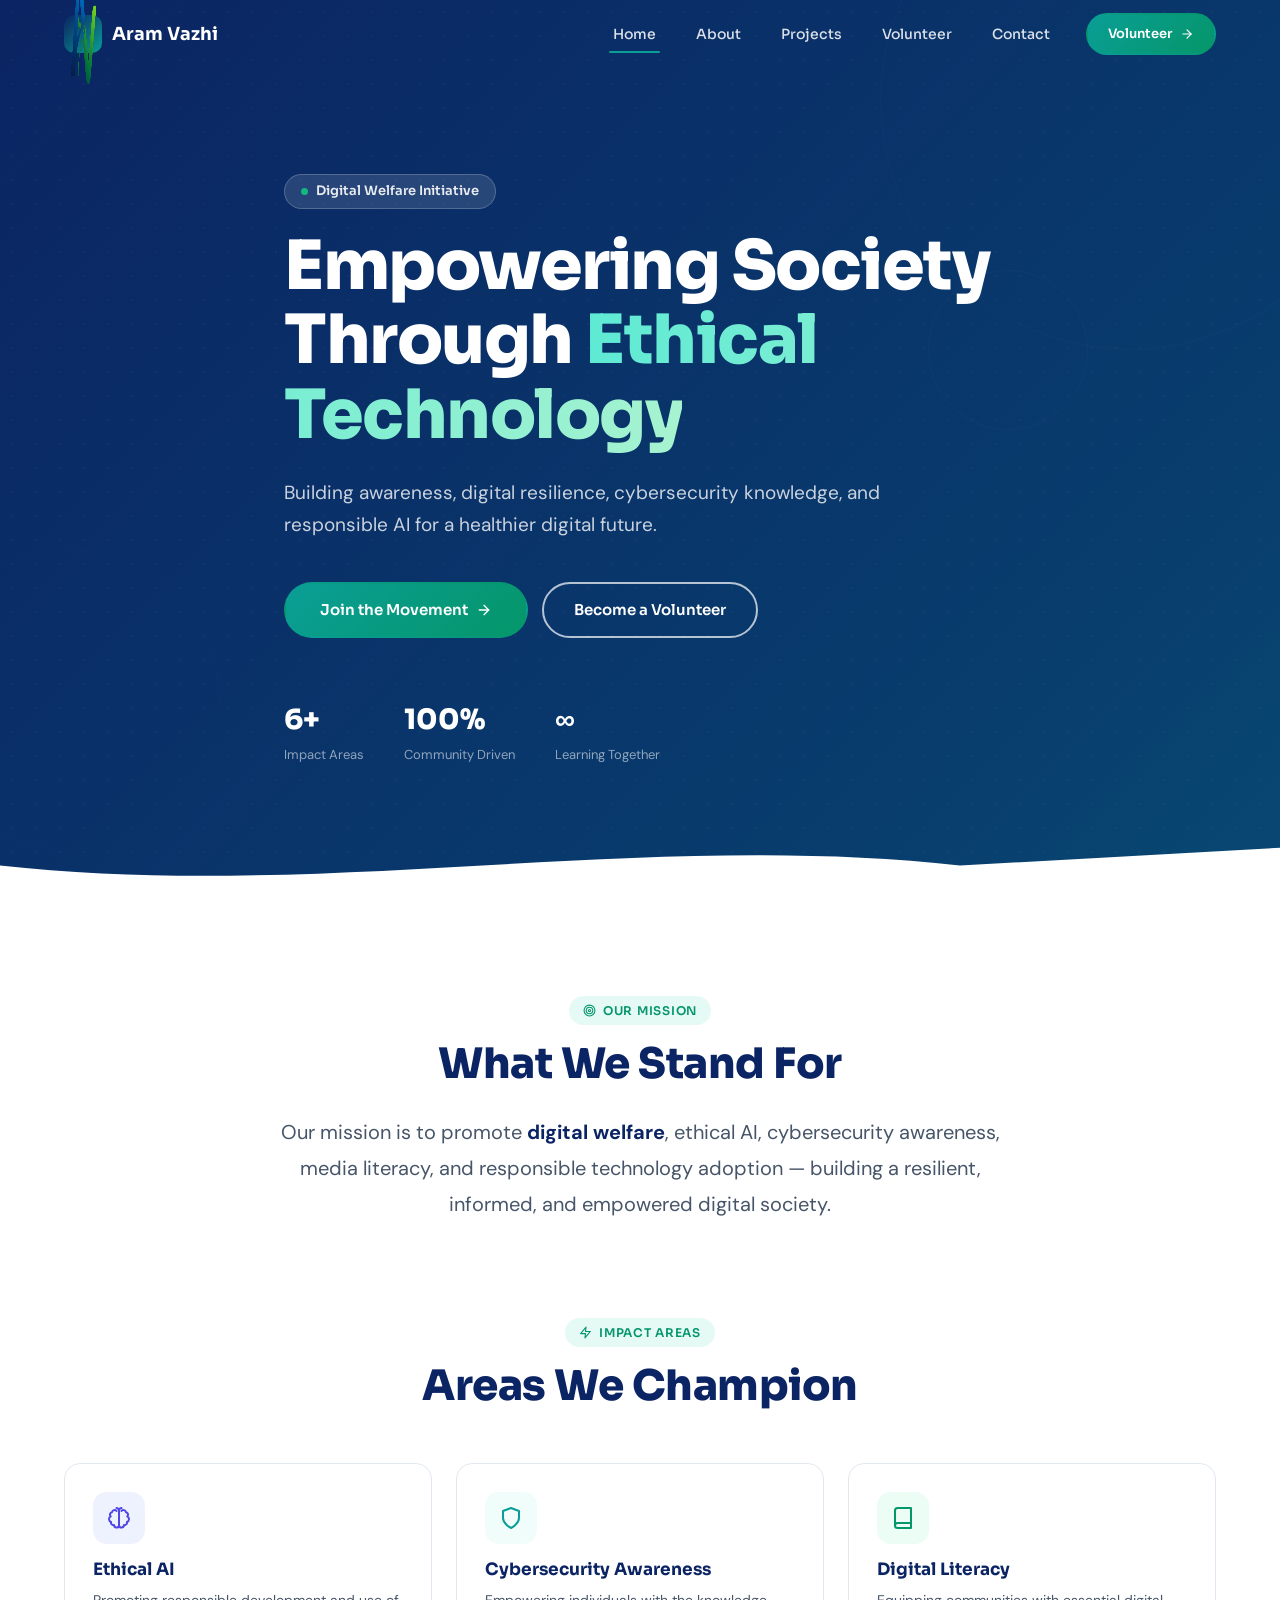
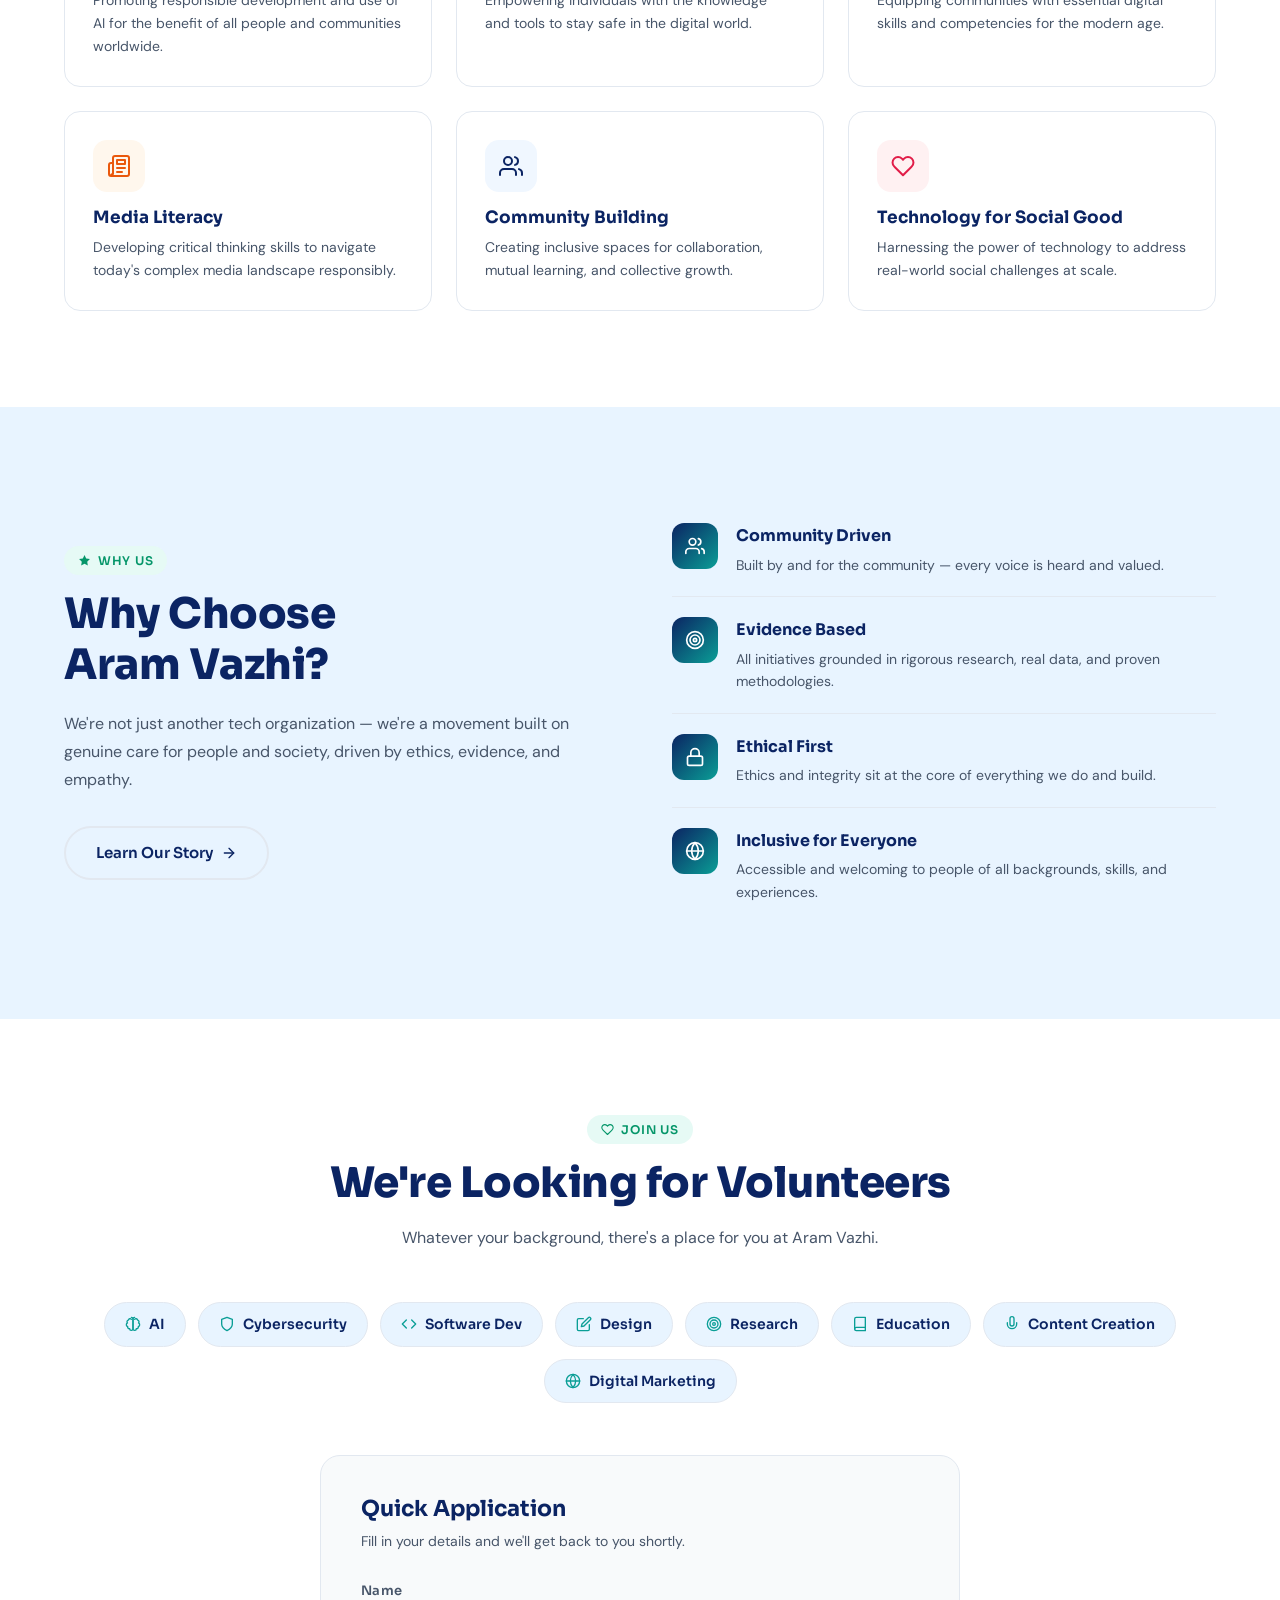
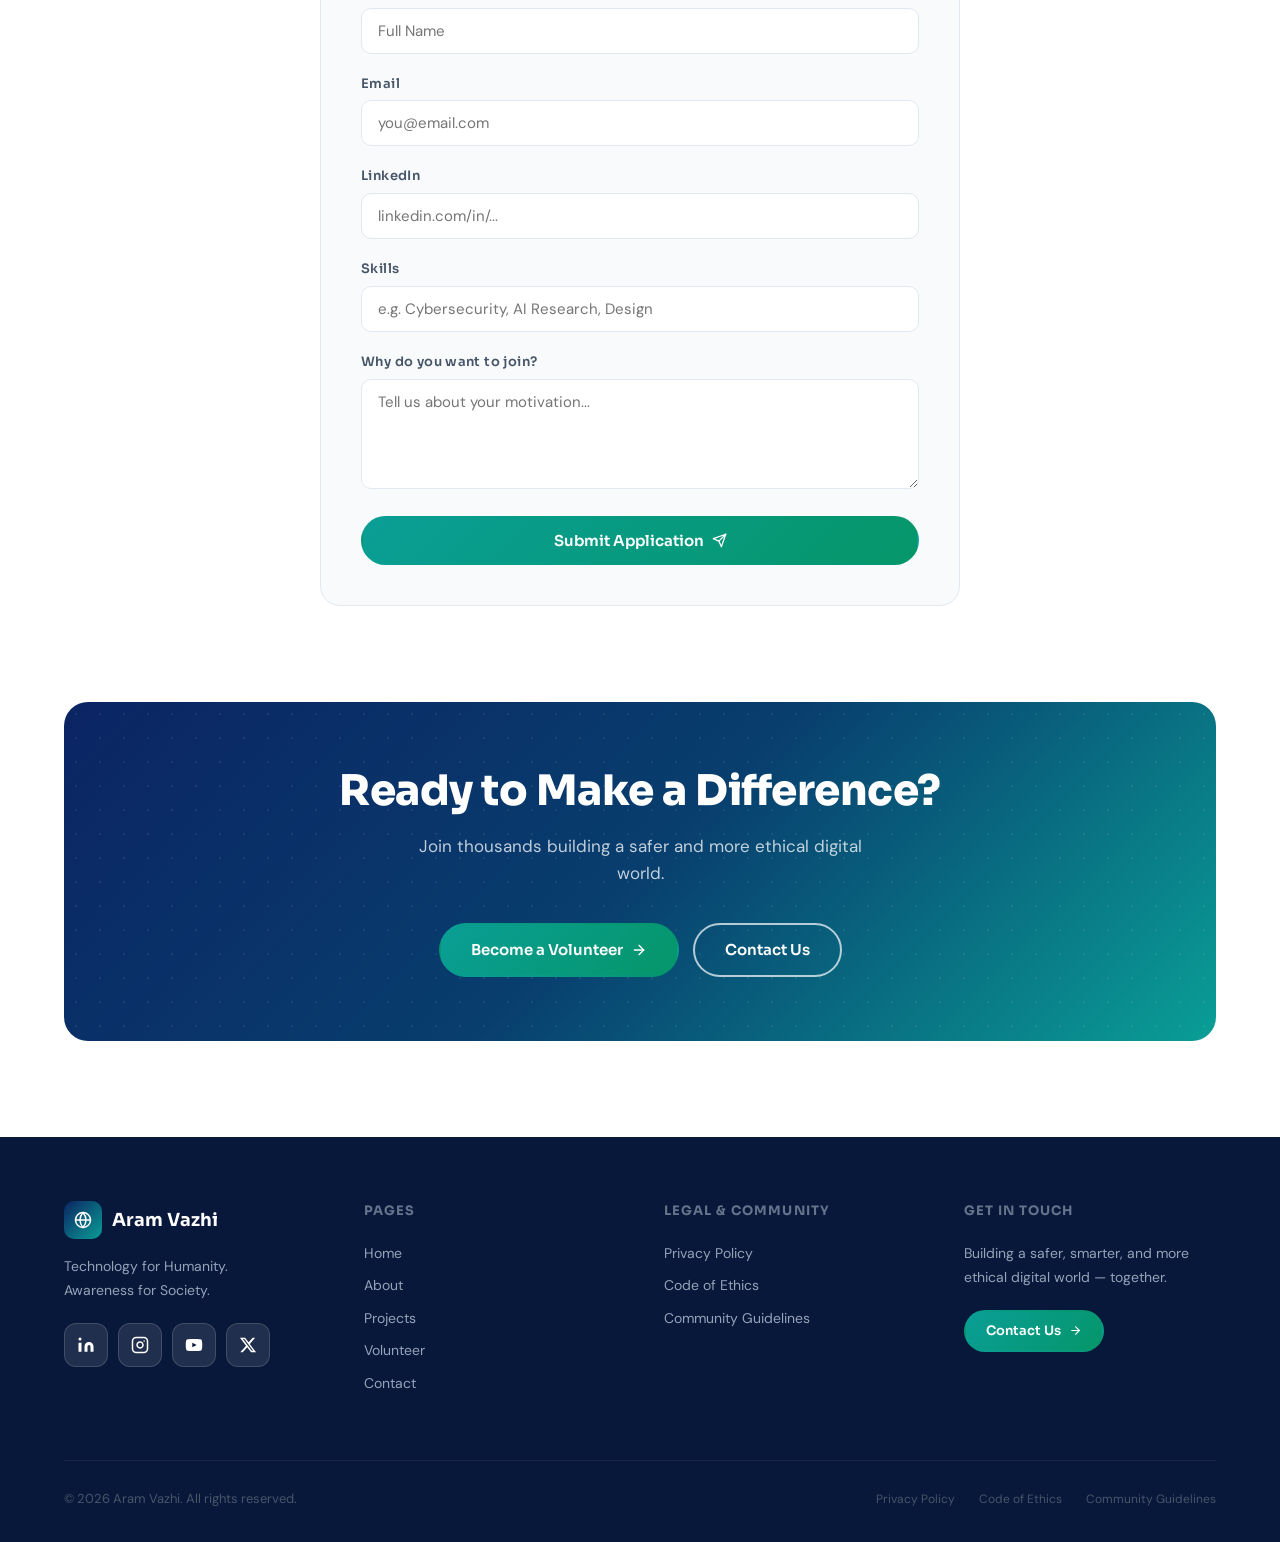
==== commit 9f369df1: "Update index.html" ====
--- a/index.html
+++ b/index.html
@@ -14,7 +14,8 @@
     <div class="nav-inner">
       <a href="index.html" class="nav-logo">
         <div class="nav-logo-icon">
-          <svg width="18" height="18" viewBox="0 0 24 24" fill="none" stroke="#fff" stroke-width="2" stroke-linecap="round" stroke-linejoin="round"><circle cx="12" cy="12" r="10"/><line x1="2" y1="12" x2="22" y2="12"/><path d="M12 2a15.3 15.3 0 0 1 4 10 15.3 15.3 0 0 1-4 10 15.3 15.3 0 0 1-4-10 15.3 15.3 0 0 1 4-10z"/></svg>
+          <img src="logo.png" alt="Company Logo" width="150" height="150">
+      <!--     <svg width="18" height="18" /></svg> -->
         </div>
         <span class="nav-logo-text">Aram Vazhi</span>
       </a>
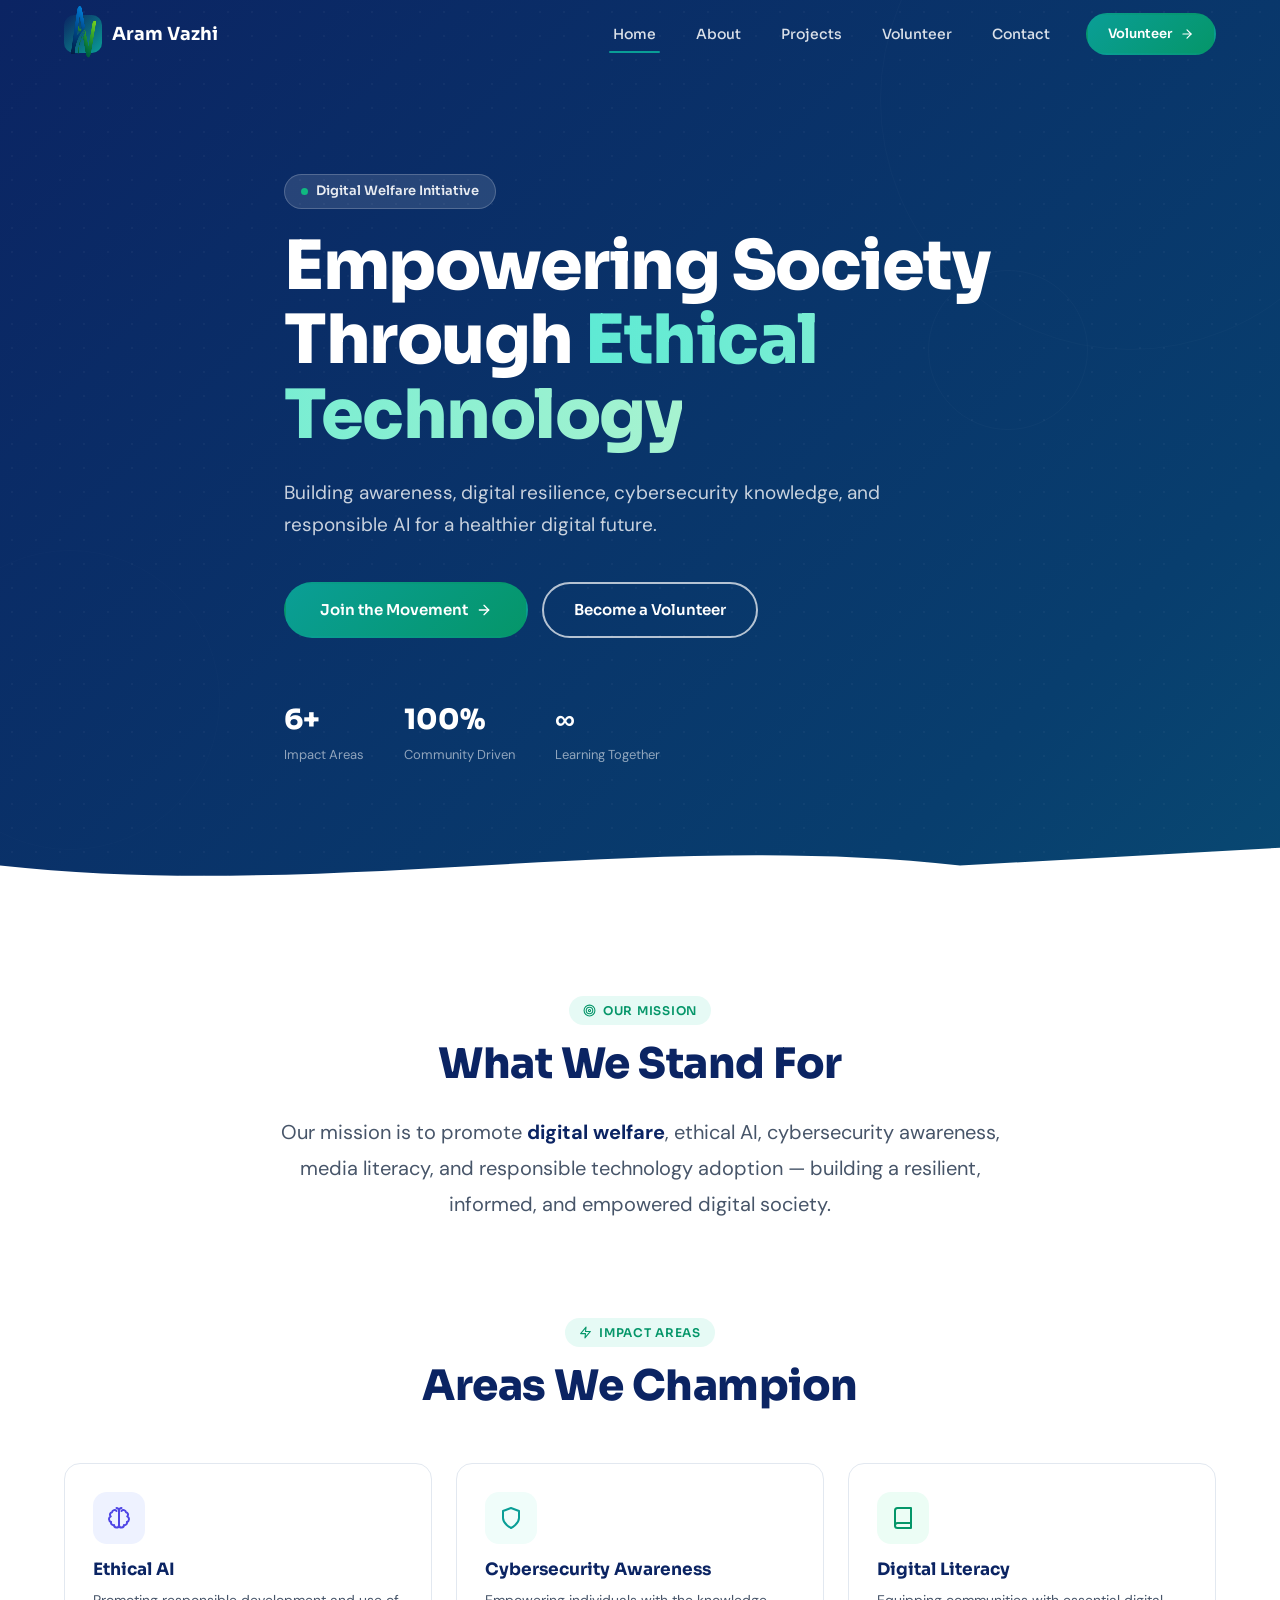
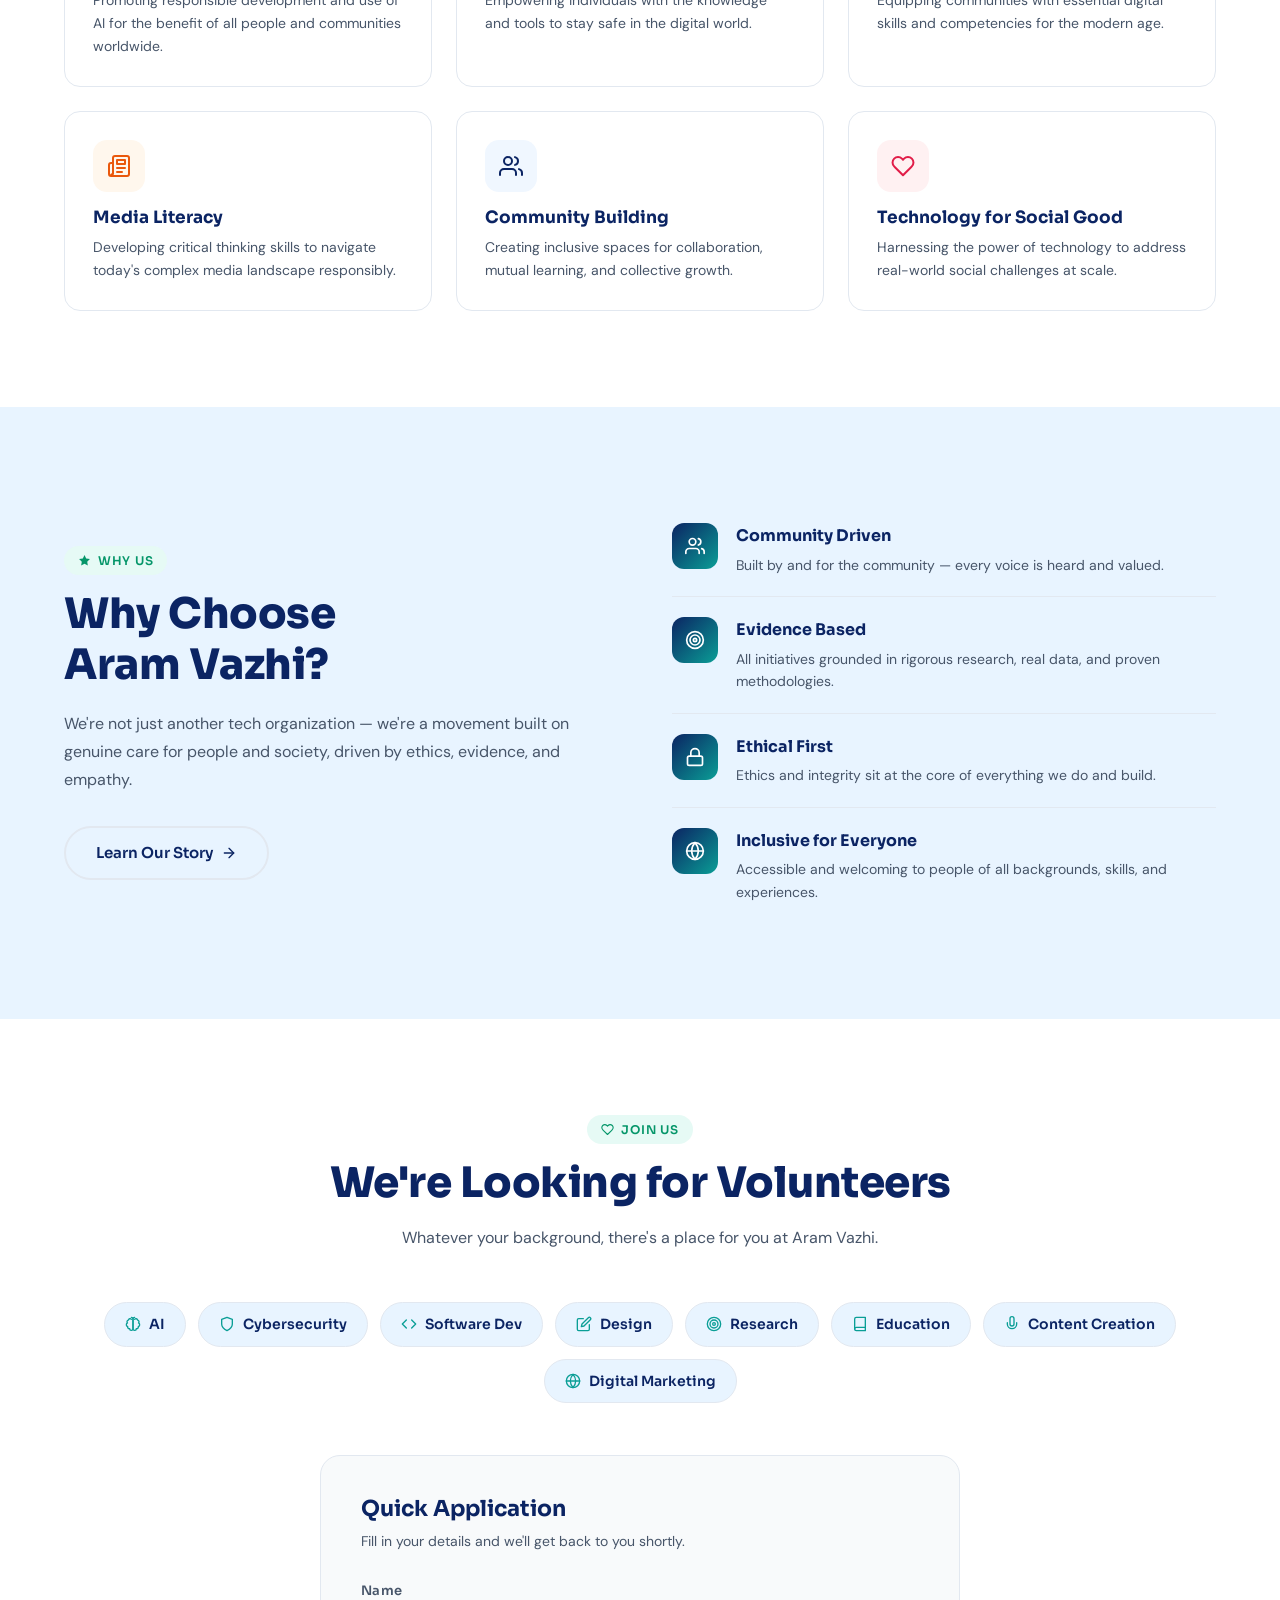
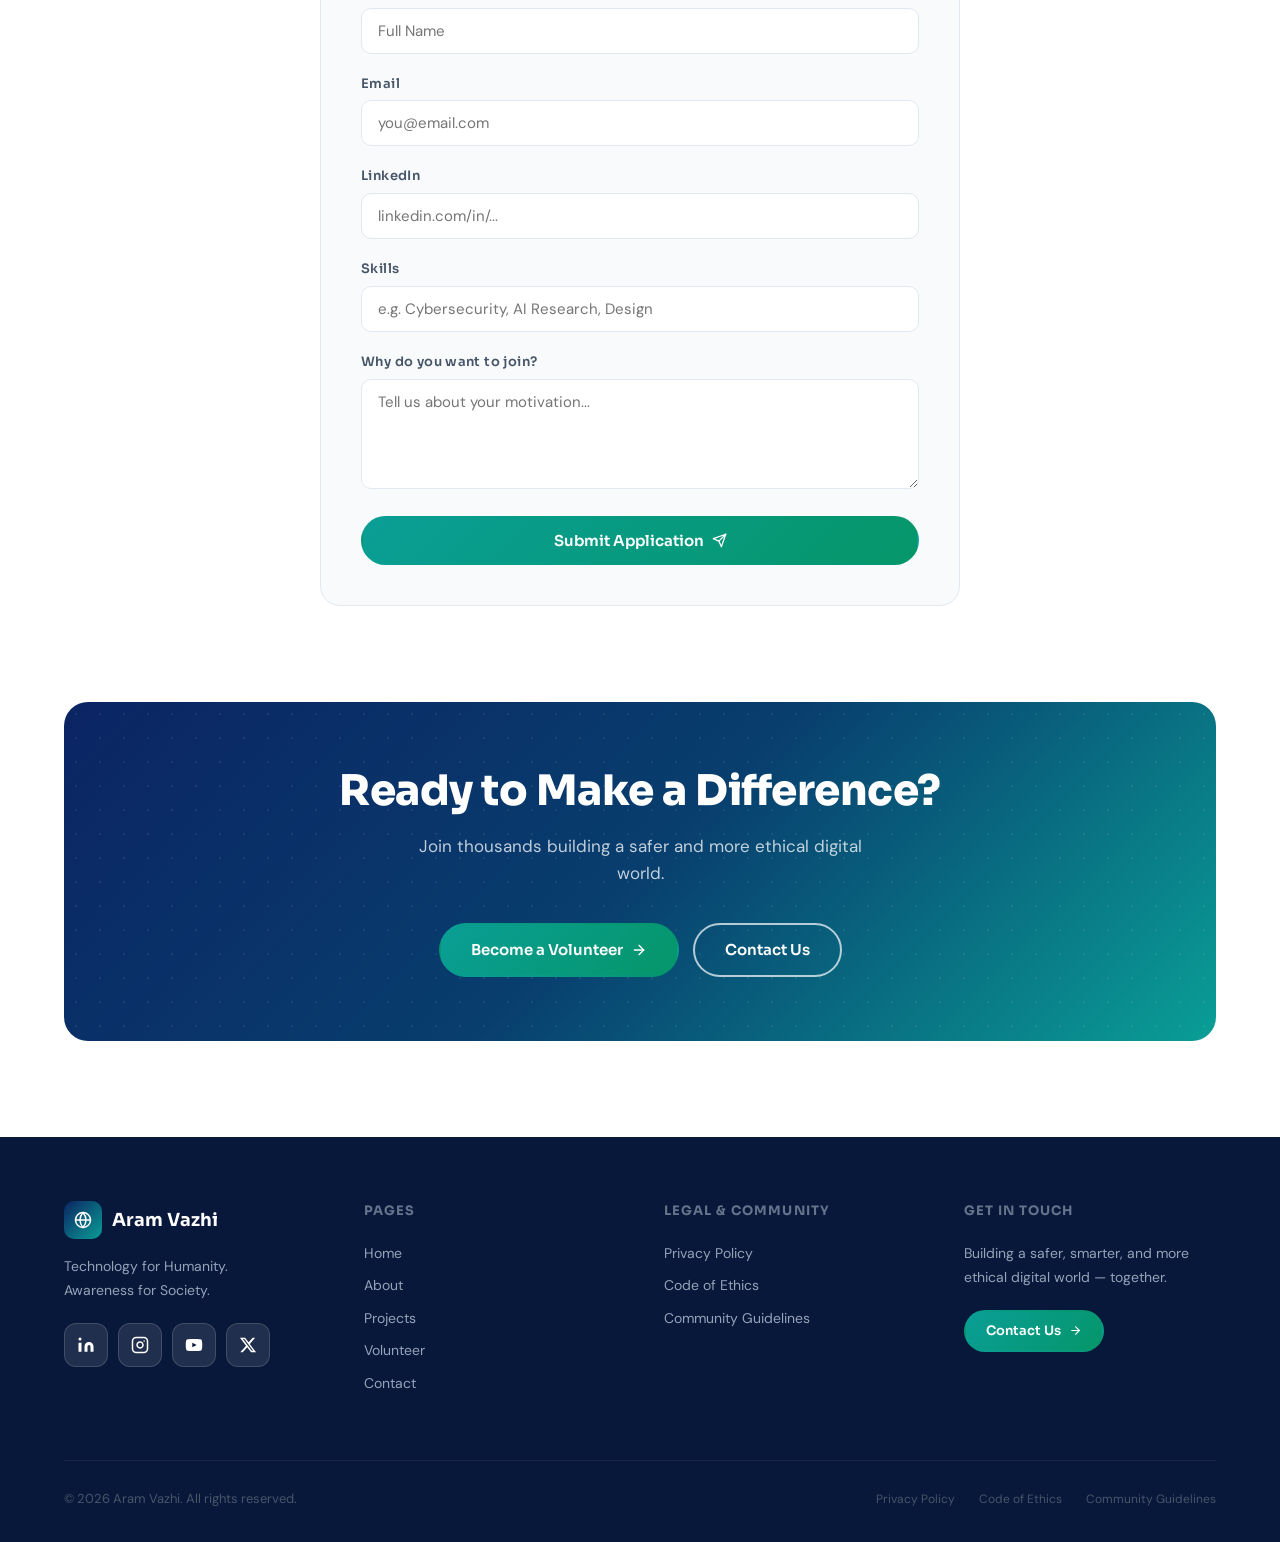
==== commit 619d22dc: "Update index.html" ====
--- a/index.html
+++ b/index.html
@@ -14,7 +14,7 @@
     <div class="nav-inner">
       <a href="index.html" class="nav-logo">
         <div class="nav-logo-icon">
-          <img src="logo.png" alt="Company Logo" width="150" height="150">
+          <img src="logo.png" alt="Company Logo" width="70" height="70">
       <!--     <svg width="18" height="18" /></svg> -->
         </div>
         <span class="nav-logo-text">Aram Vazhi</span>
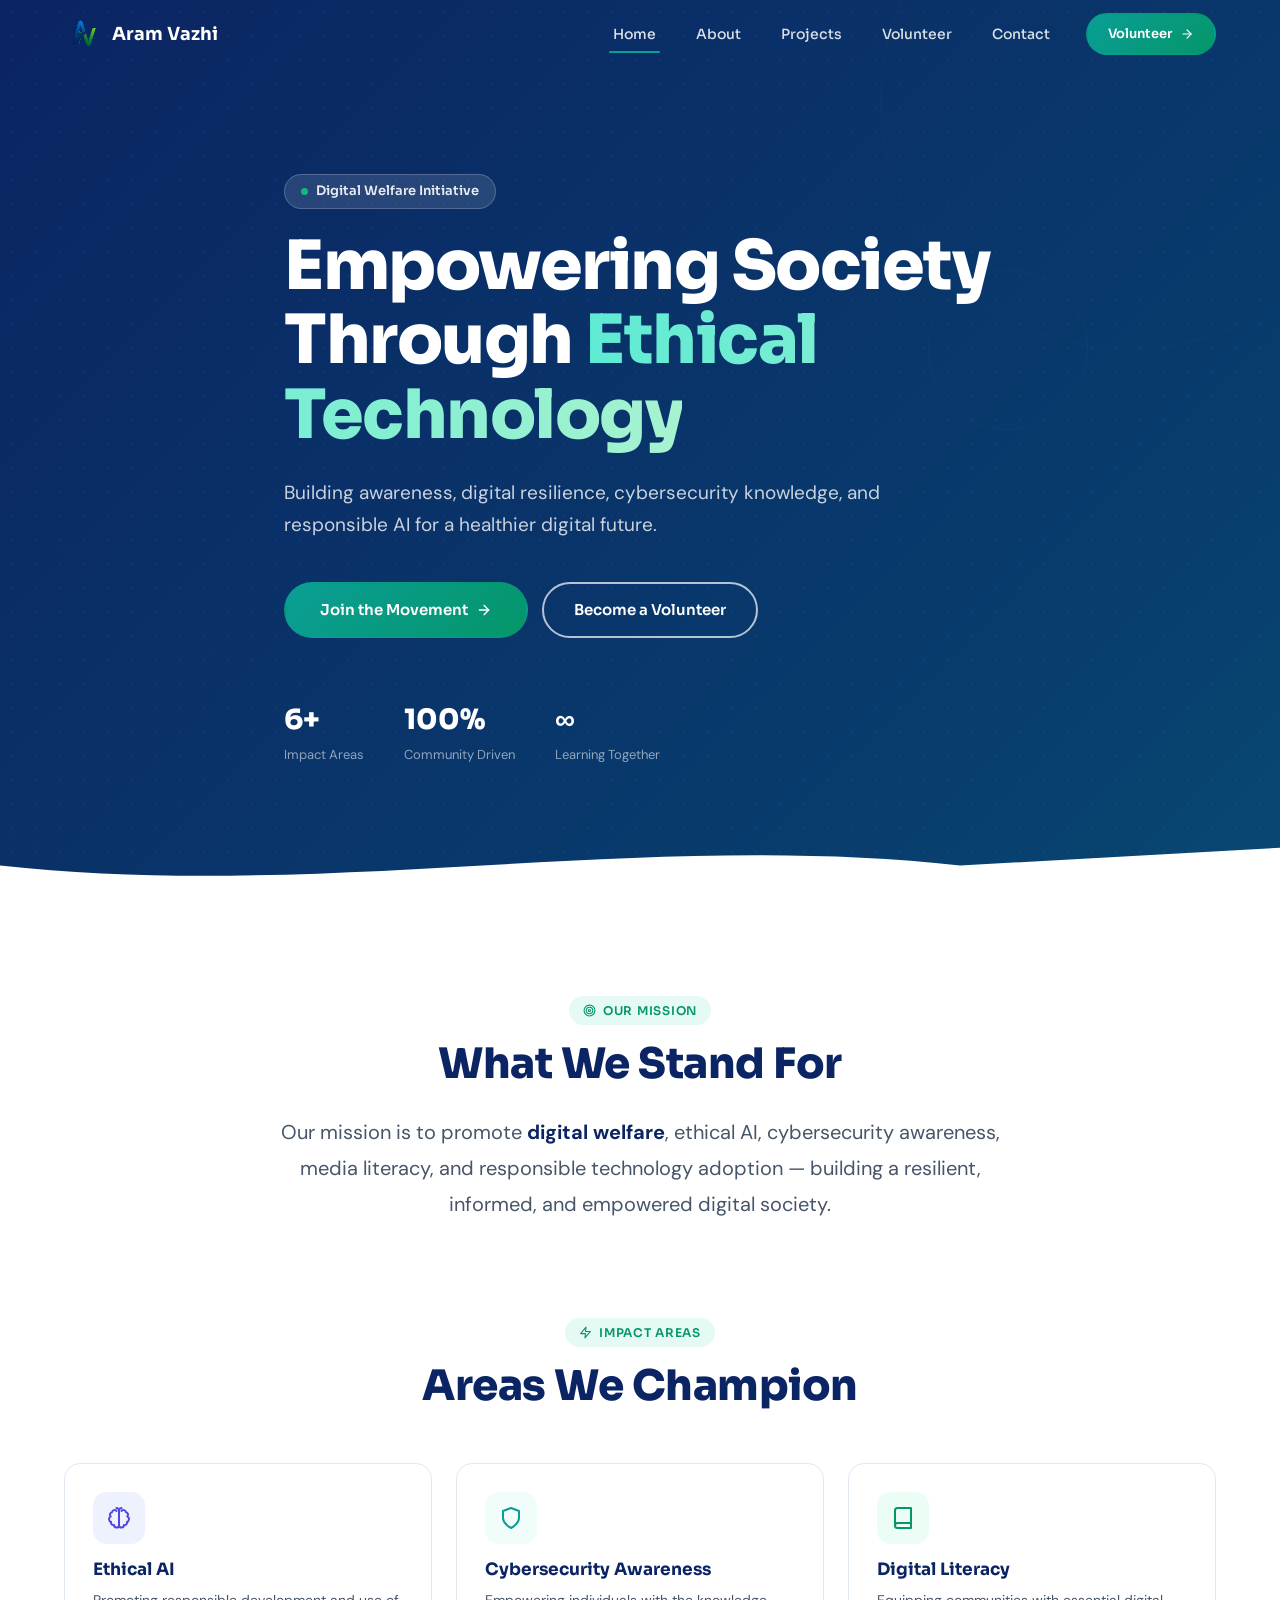
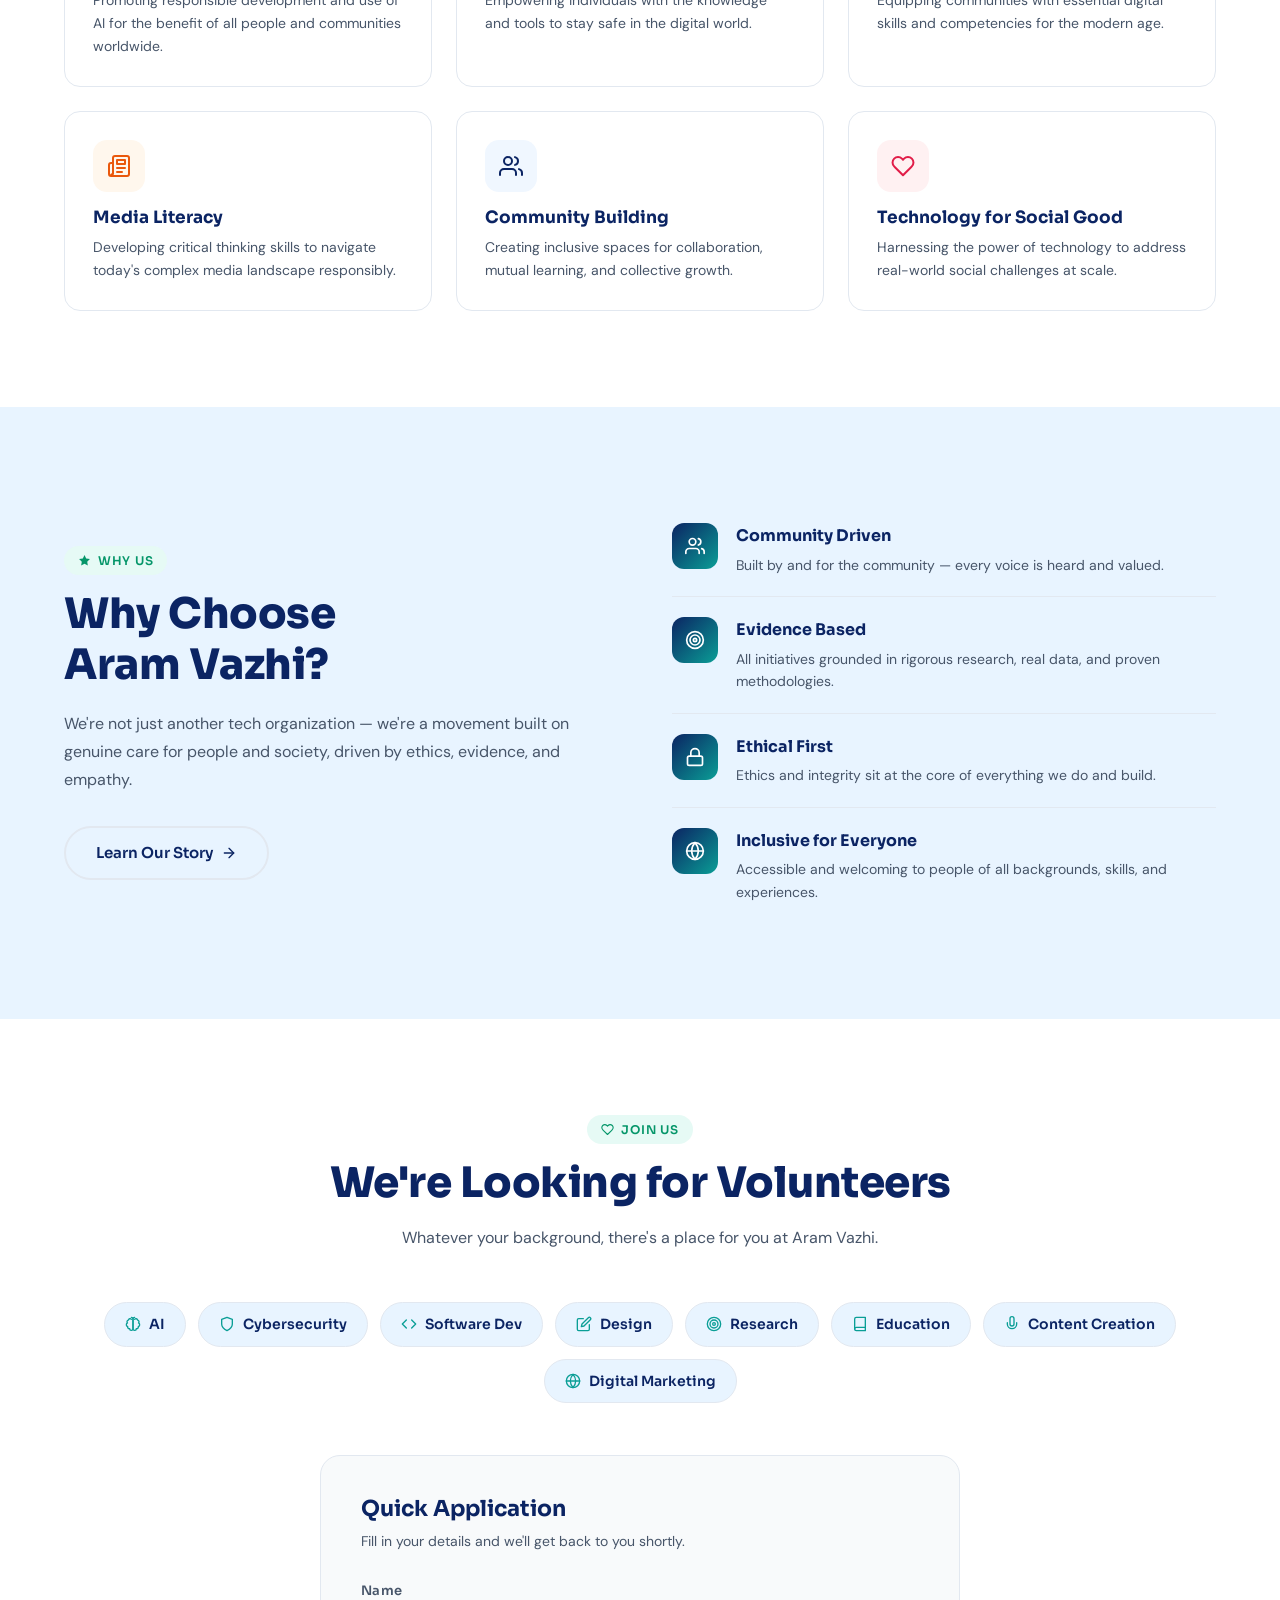
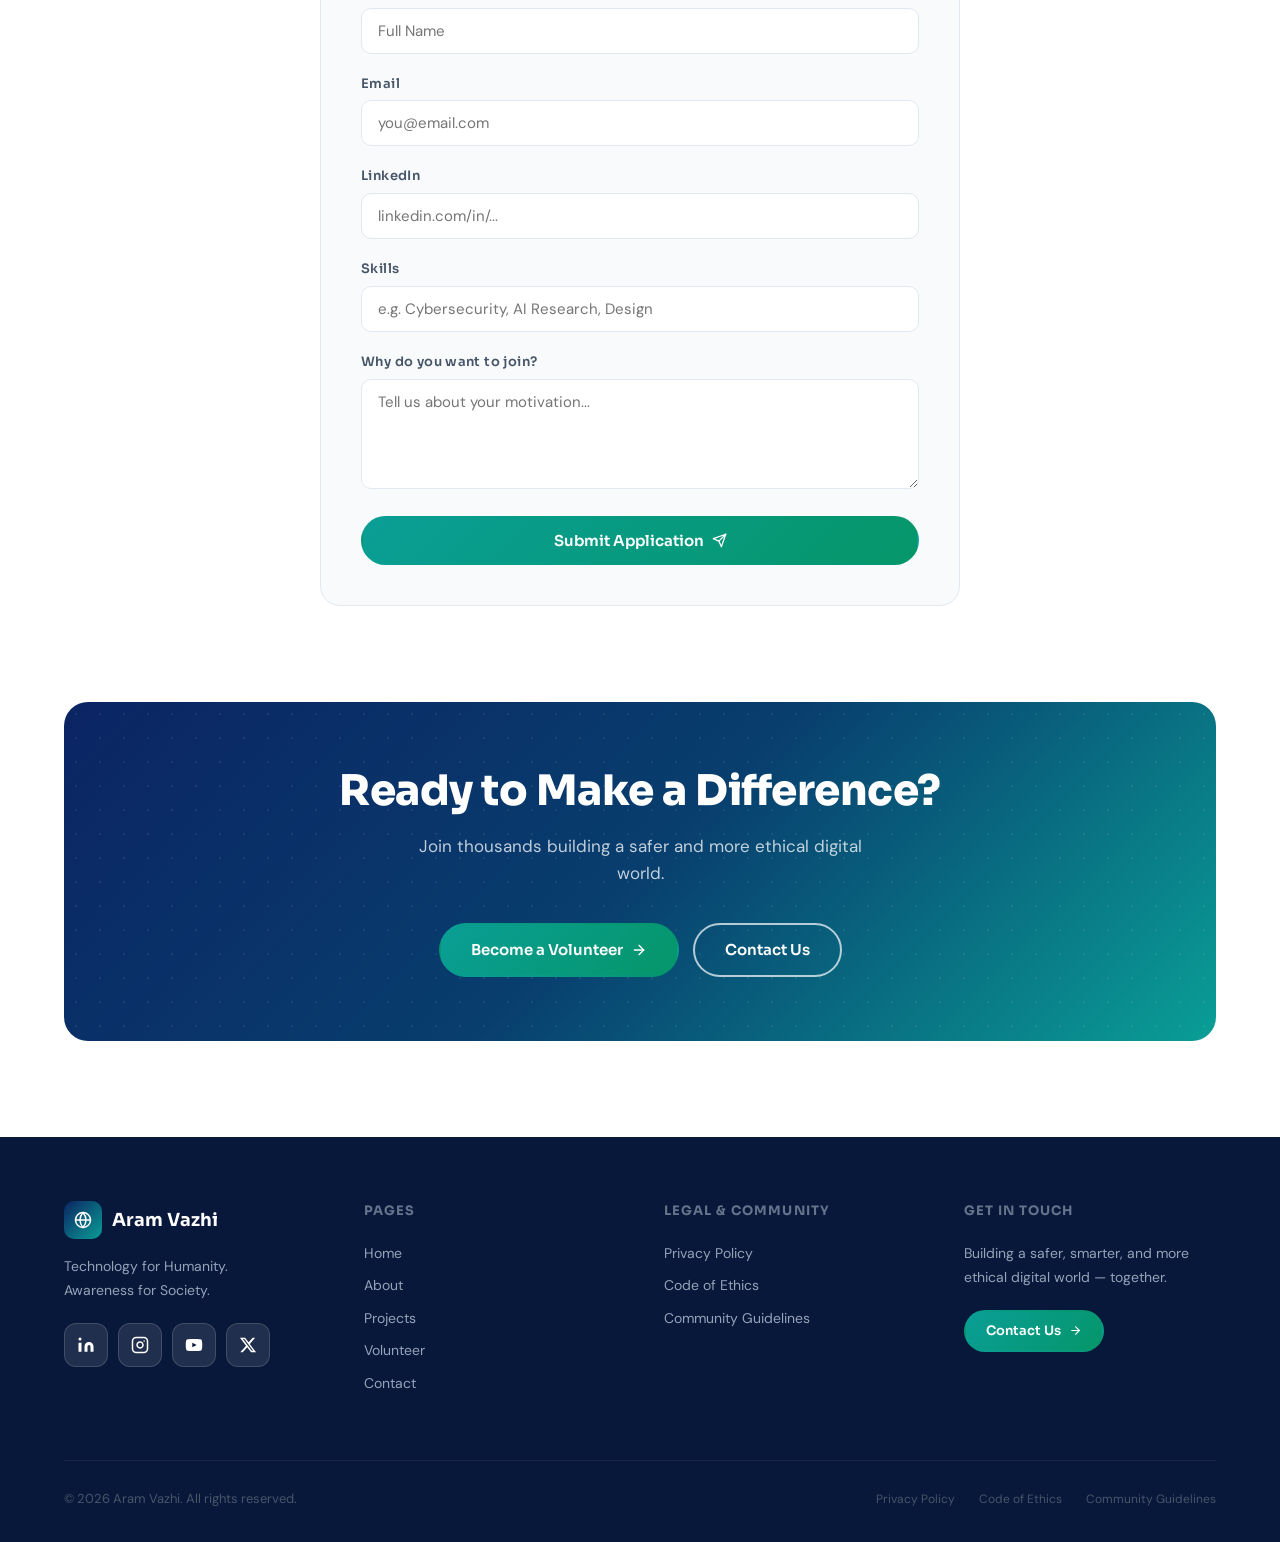
==== commit 9df6f0fa: "Resize logo image in navbar" ====
--- a/index.html
+++ b/index.html
@@ -14,7 +14,7 @@
     <div class="nav-inner">
       <a href="index.html" class="nav-logo">
         <div class="nav-logo-icon">
-          <img src="logo.png" alt="Company Logo" width="70" height="70">
+          <img src="logo.png" alt="Company Logo" width="35" height="35">
       <!--     <svg width="18" height="18" /></svg> -->
         </div>
         <span class="nav-logo-text">Aram Vazhi</span>
--- a/css/style.css
+++ b/css/style.css
@@ -226,7 +226,7 @@
 .nav-logo-icon {
   width: 38px; height: 38px;
   border-radius: 10px;
-  background: linear-gradient(135deg, var(--navy), var(--teal));
+  /* background: linear-gradient(135deg, var(--navy), var(--teal)); */
   display: flex; align-items: center; justify-content: center;
   flex-shrink: 0;
 }
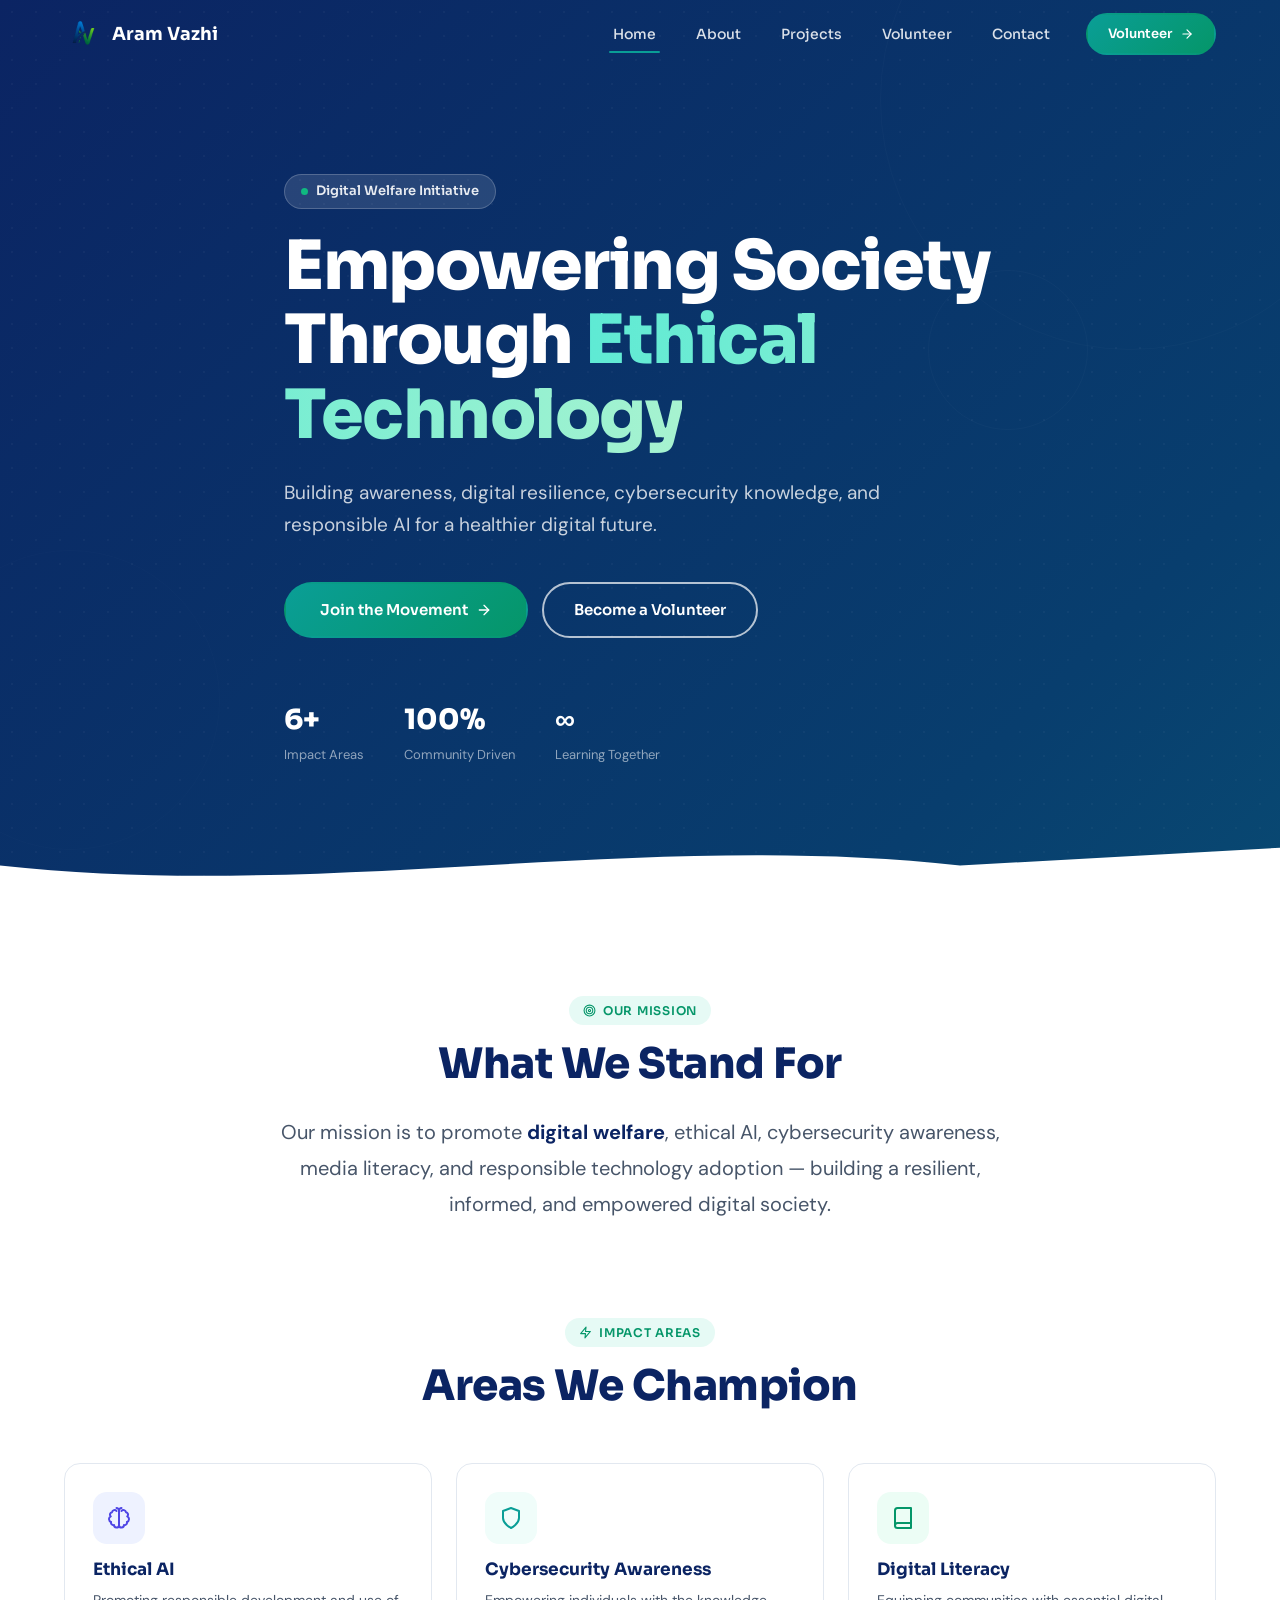
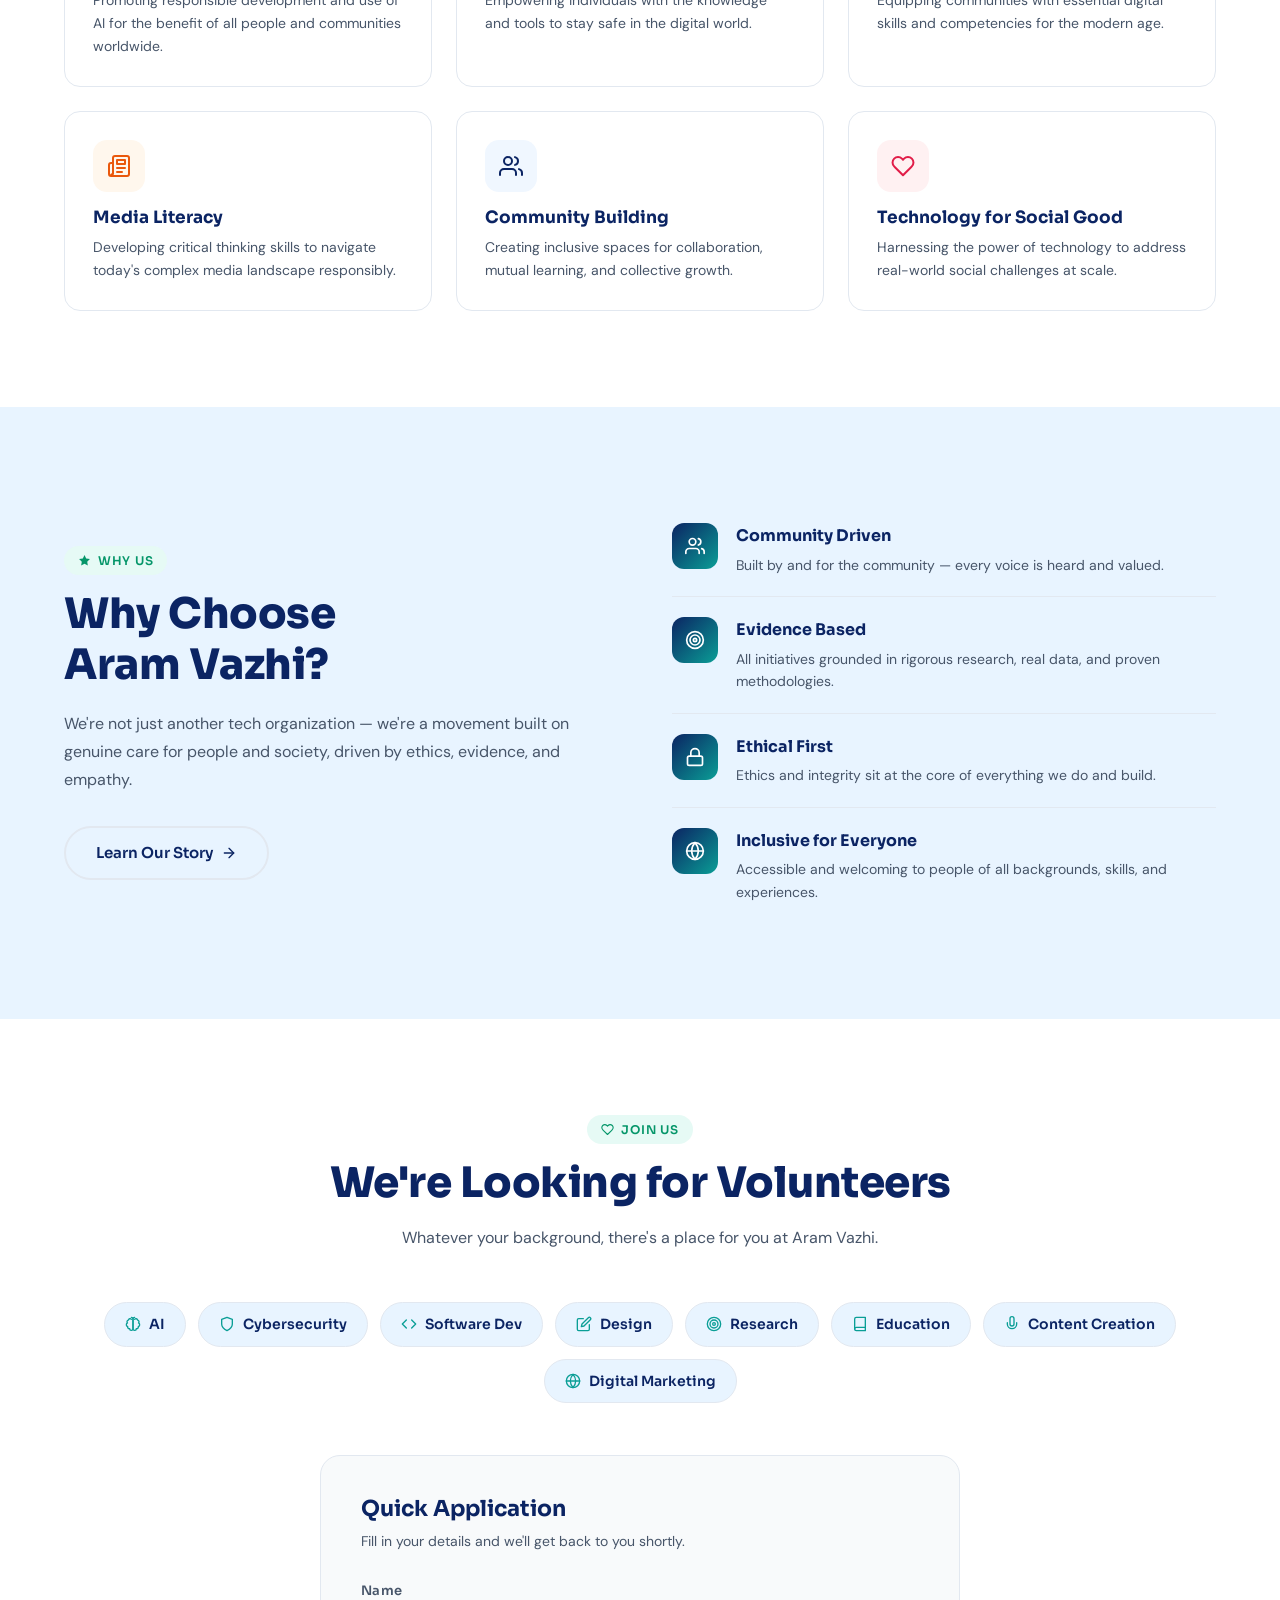
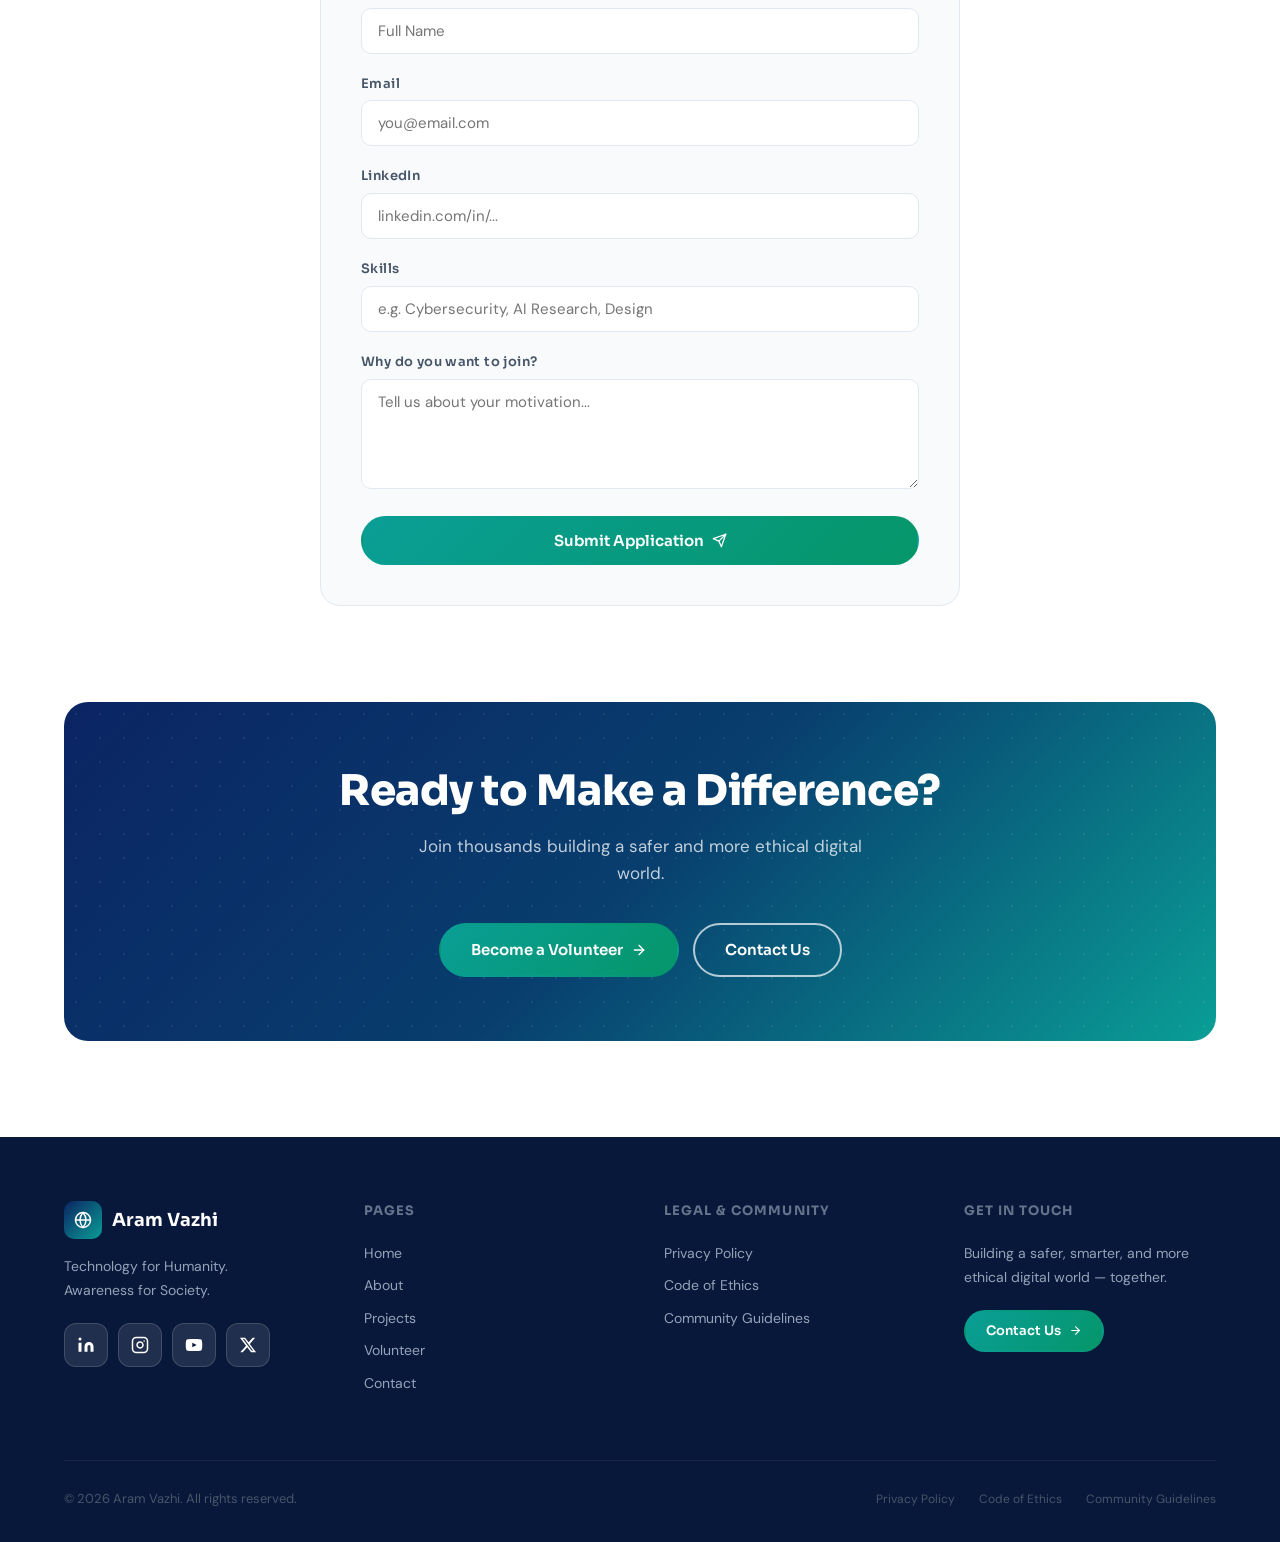
==== commit 406cc9af: "Resize logo image in navbar" ====
--- a/index.html
+++ b/index.html
@@ -14,7 +14,7 @@
     <div class="nav-inner">
       <a href="index.html" class="nav-logo">
         <div class="nav-logo-icon">
-          <img src="logo.png" alt="Company Logo" width="35" height="35">
+          <img src="logo.png" alt="Company Logo" width="32" height="32">
       <!--     <svg width="18" height="18" /></svg> -->
         </div>
         <span class="nav-logo-text">Aram Vazhi</span>
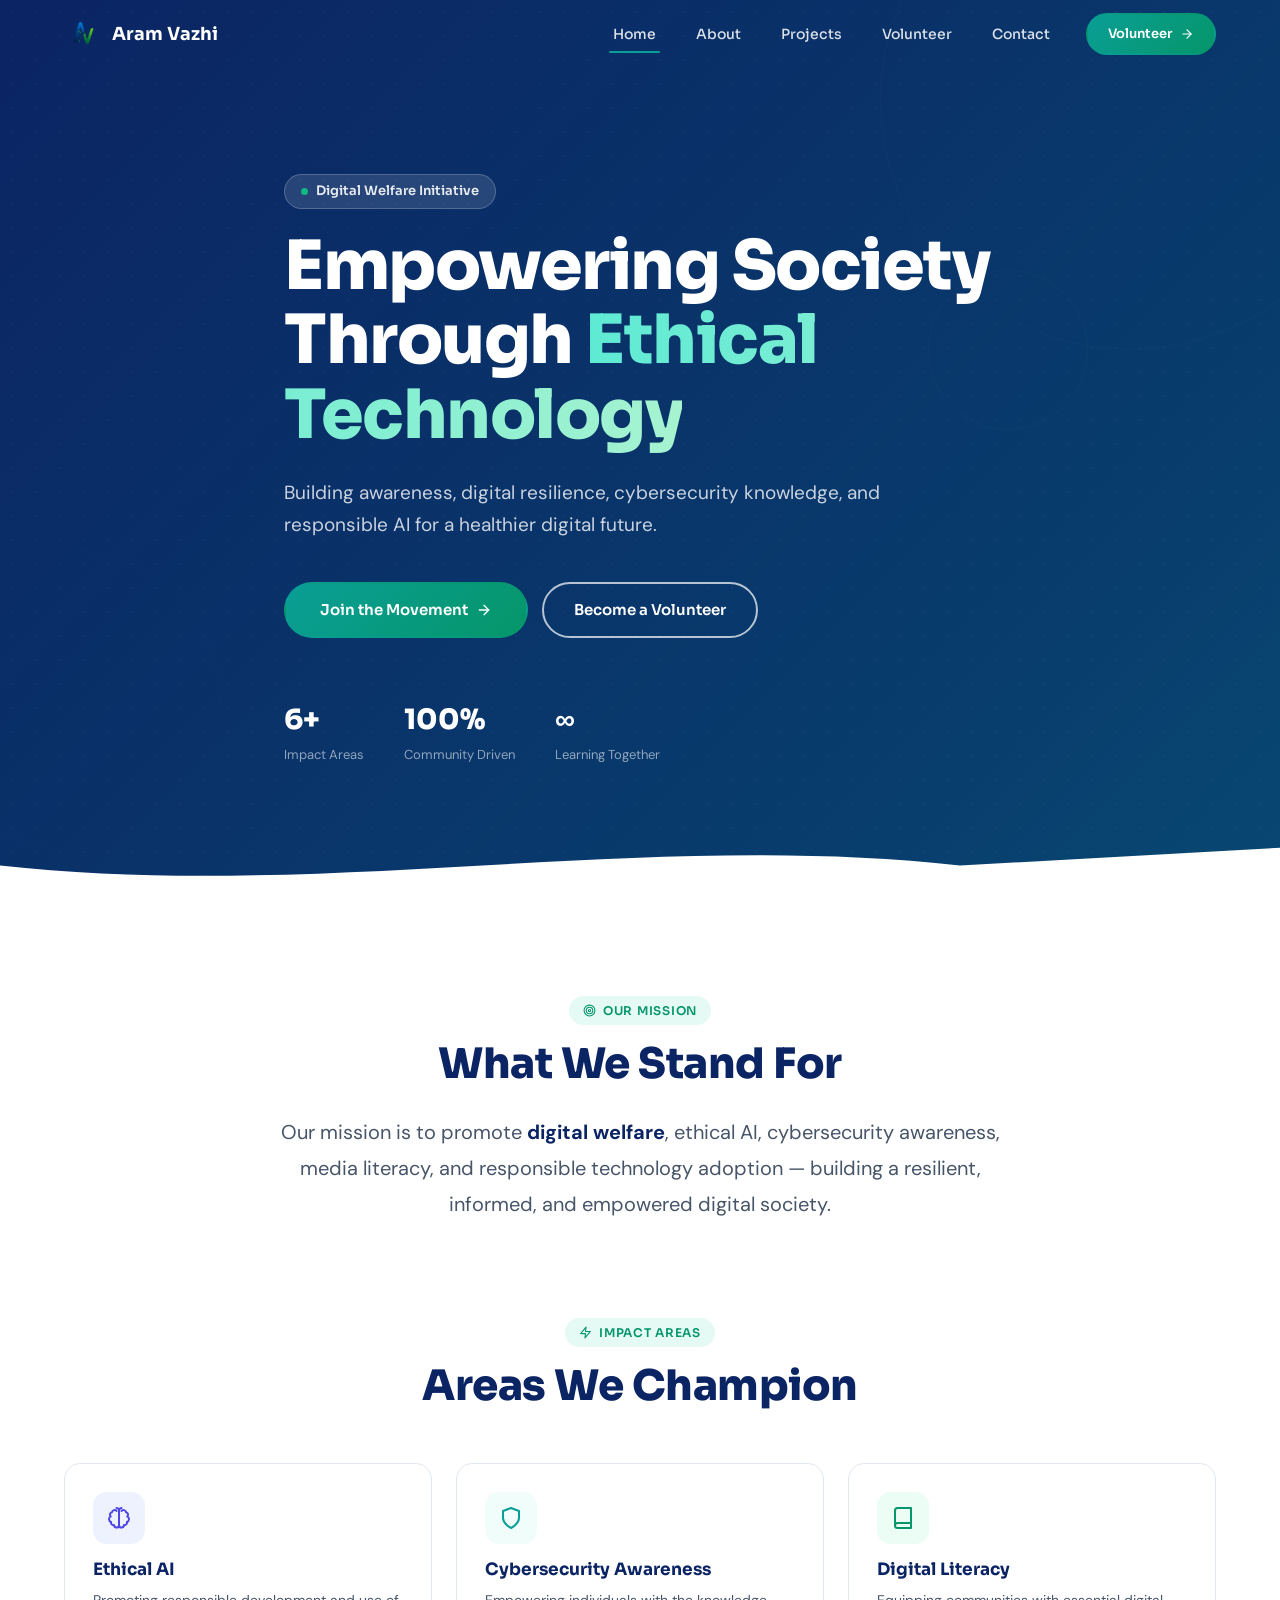
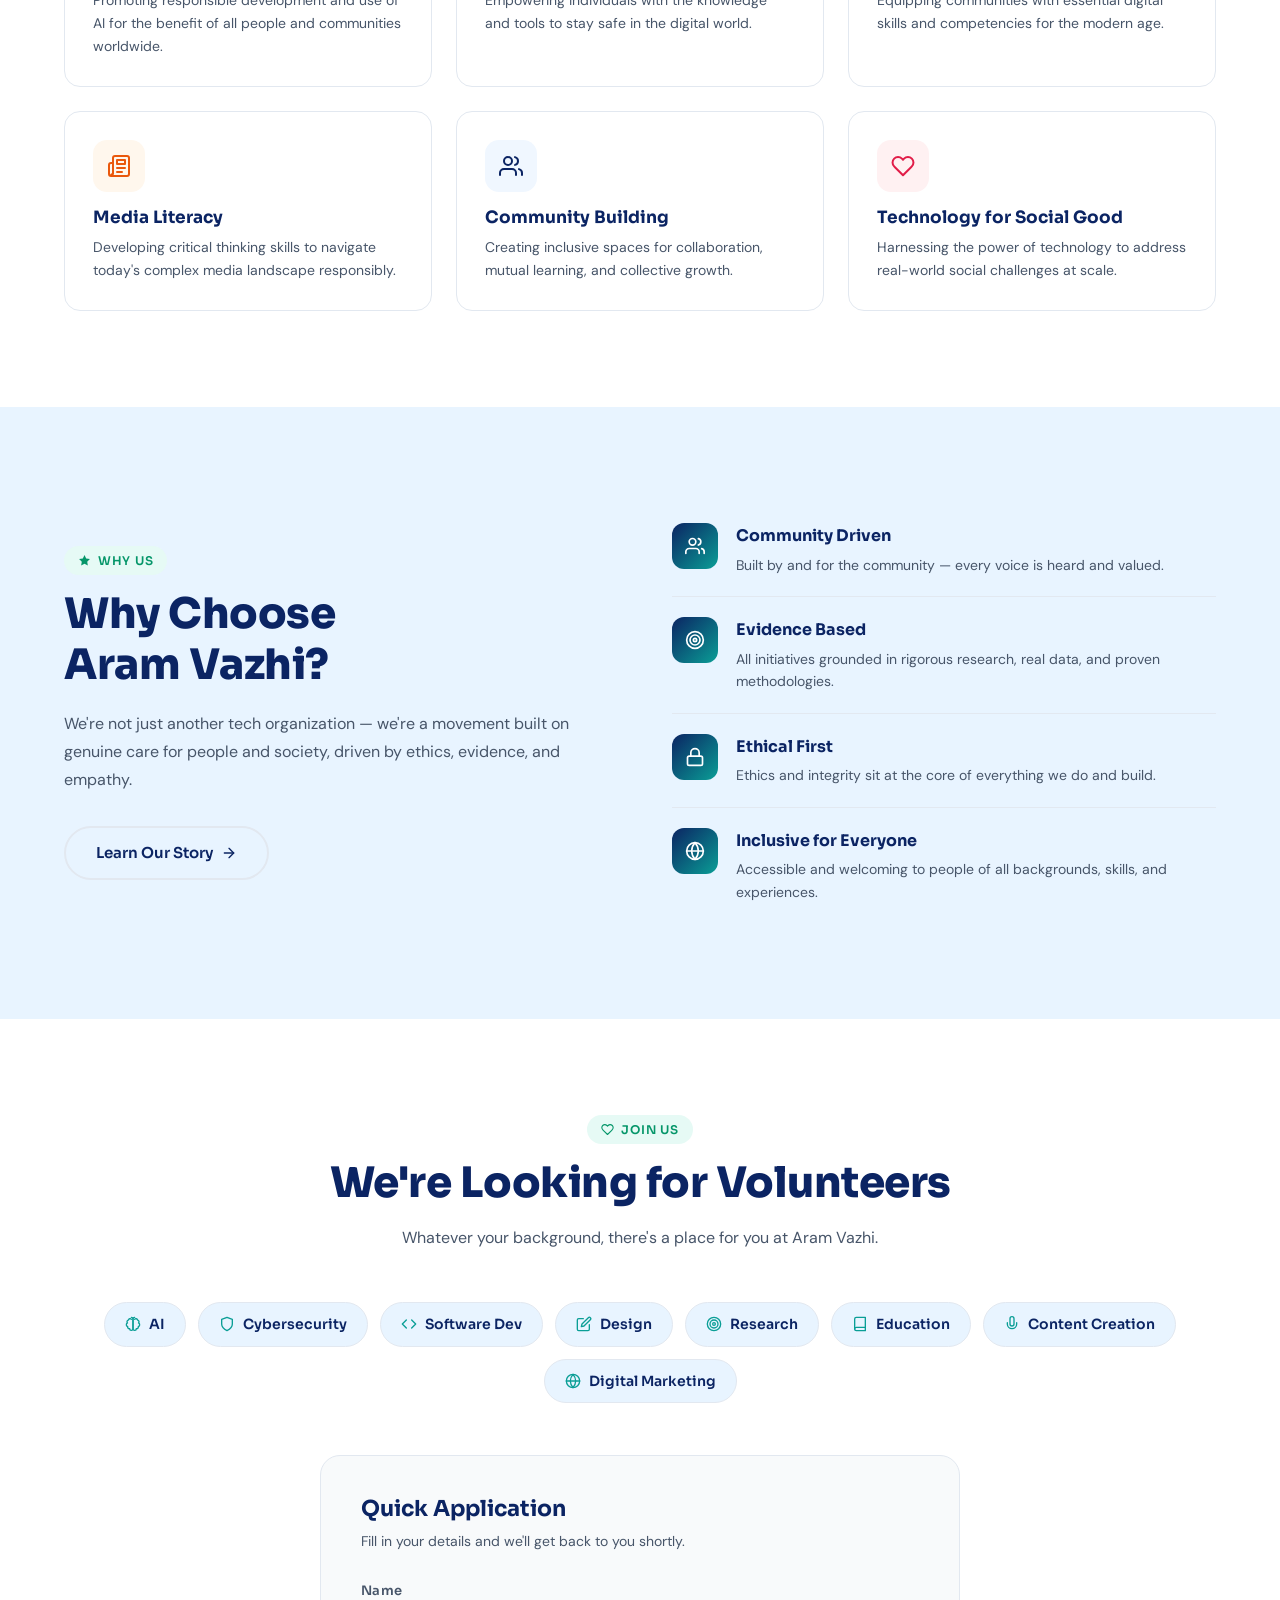
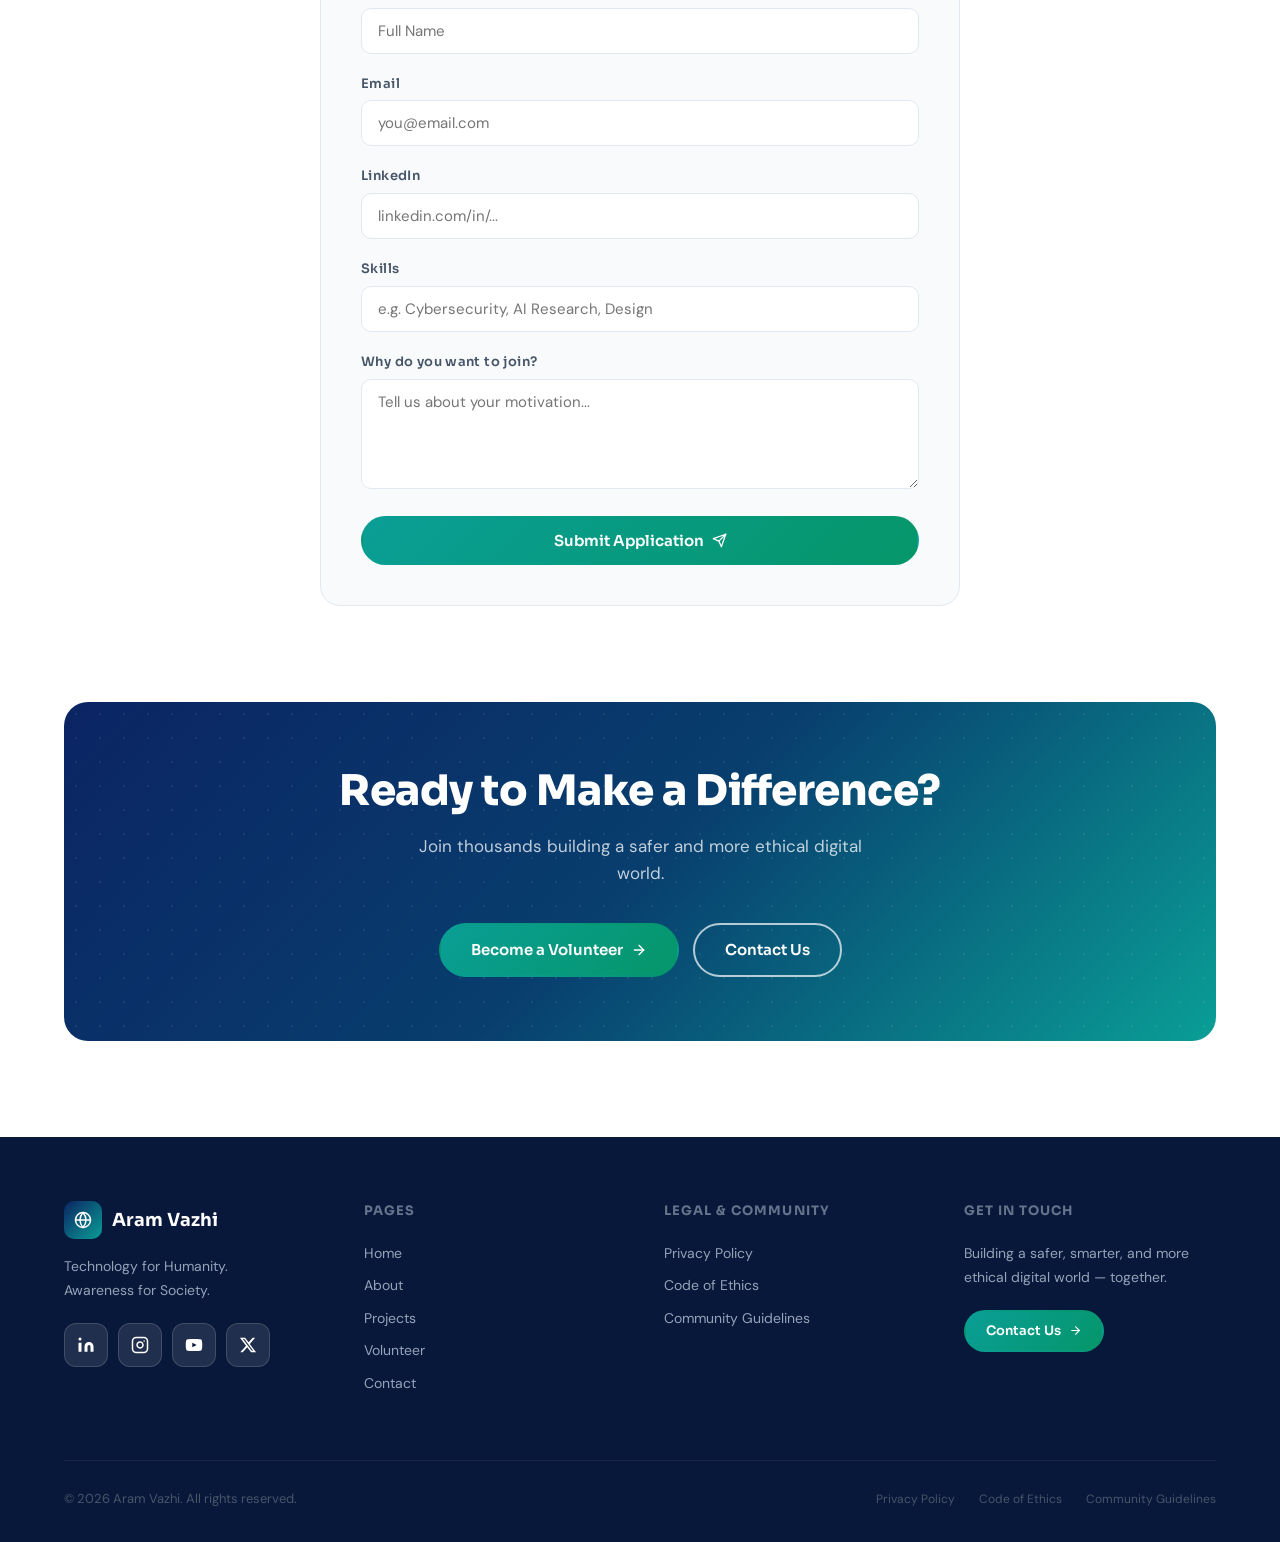
==== commit 739dca70: "Adjust logo image dimensions in navbar" ====
--- a/index.html
+++ b/index.html
@@ -14,7 +14,7 @@
     <div class="nav-inner">
       <a href="index.html" class="nav-logo">
         <div class="nav-logo-icon">
-          <img src="logo.png" alt="Company Logo" width="32" height="32">
+          <img src="logo.png" alt="Company Logo" width="30" height="30">
       <!--     <svg width="18" height="18" /></svg> -->
         </div>
         <span class="nav-logo-text">Aram Vazhi</span>
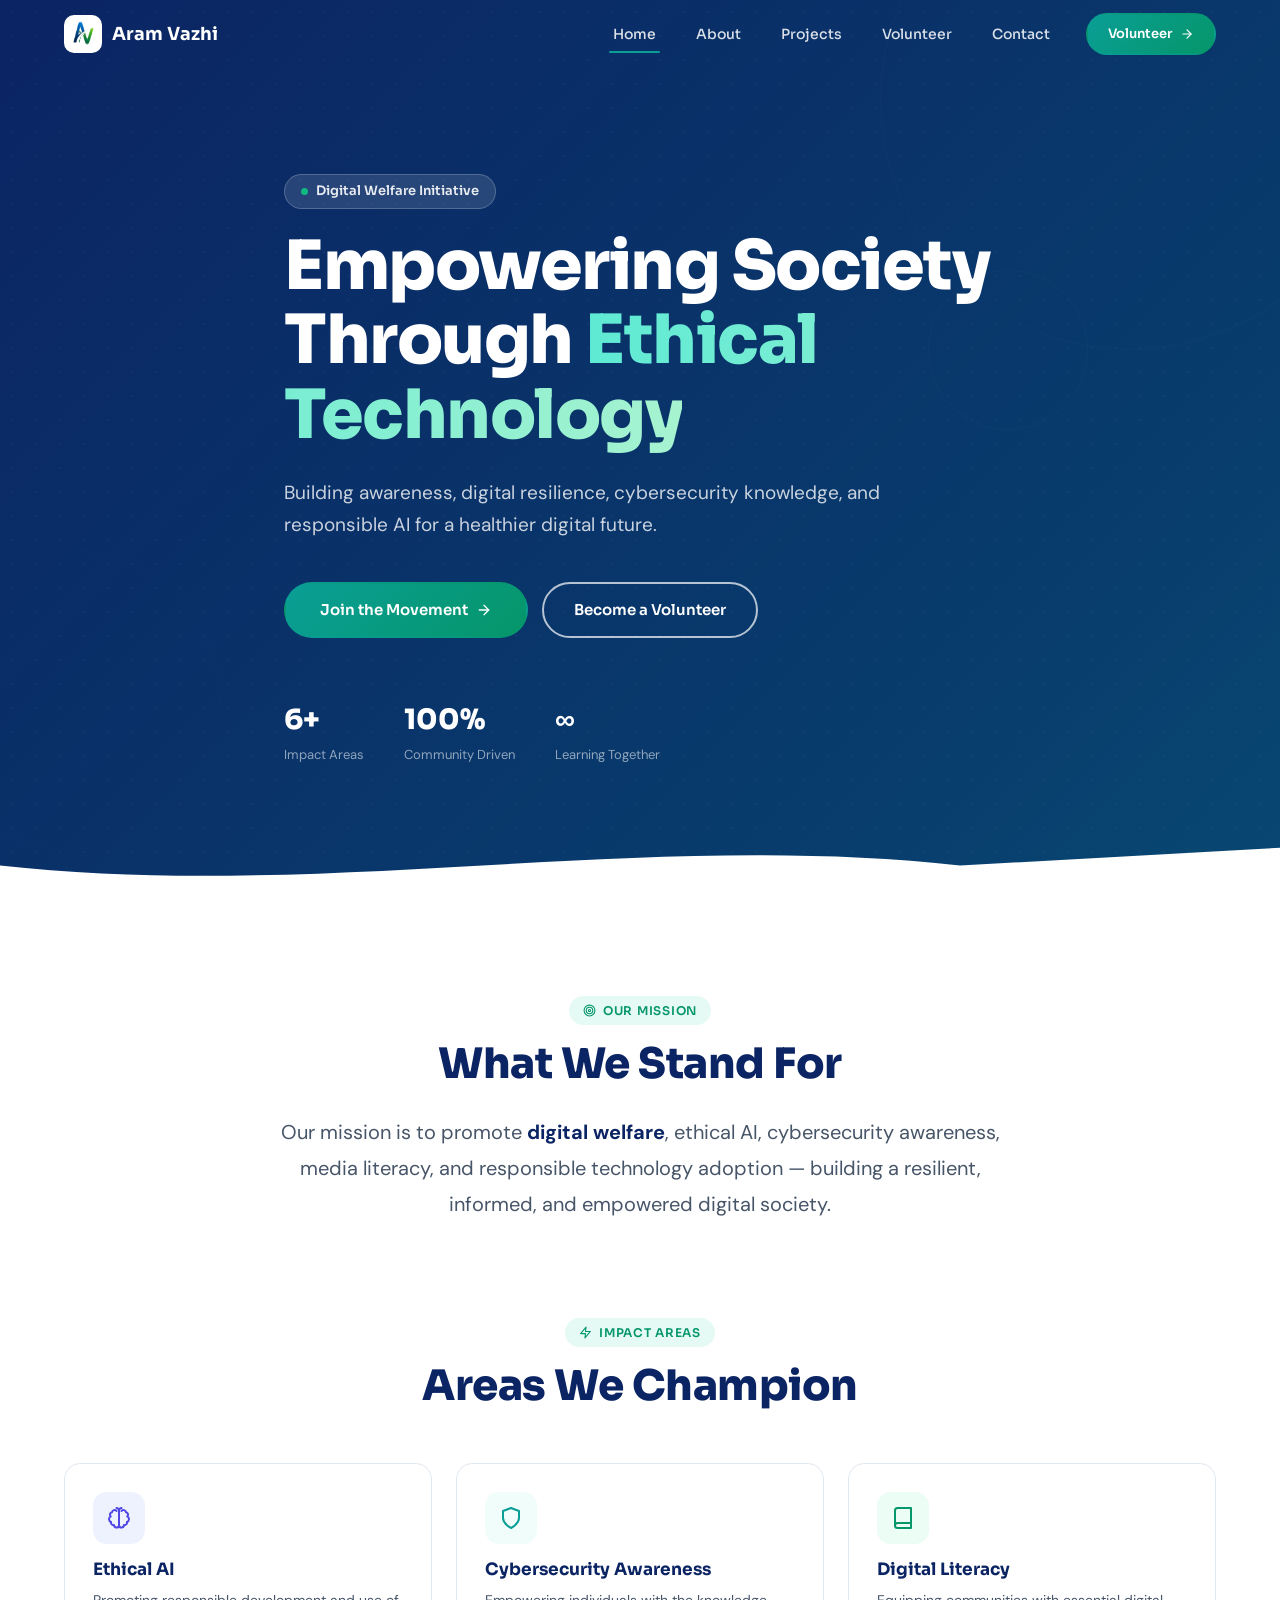
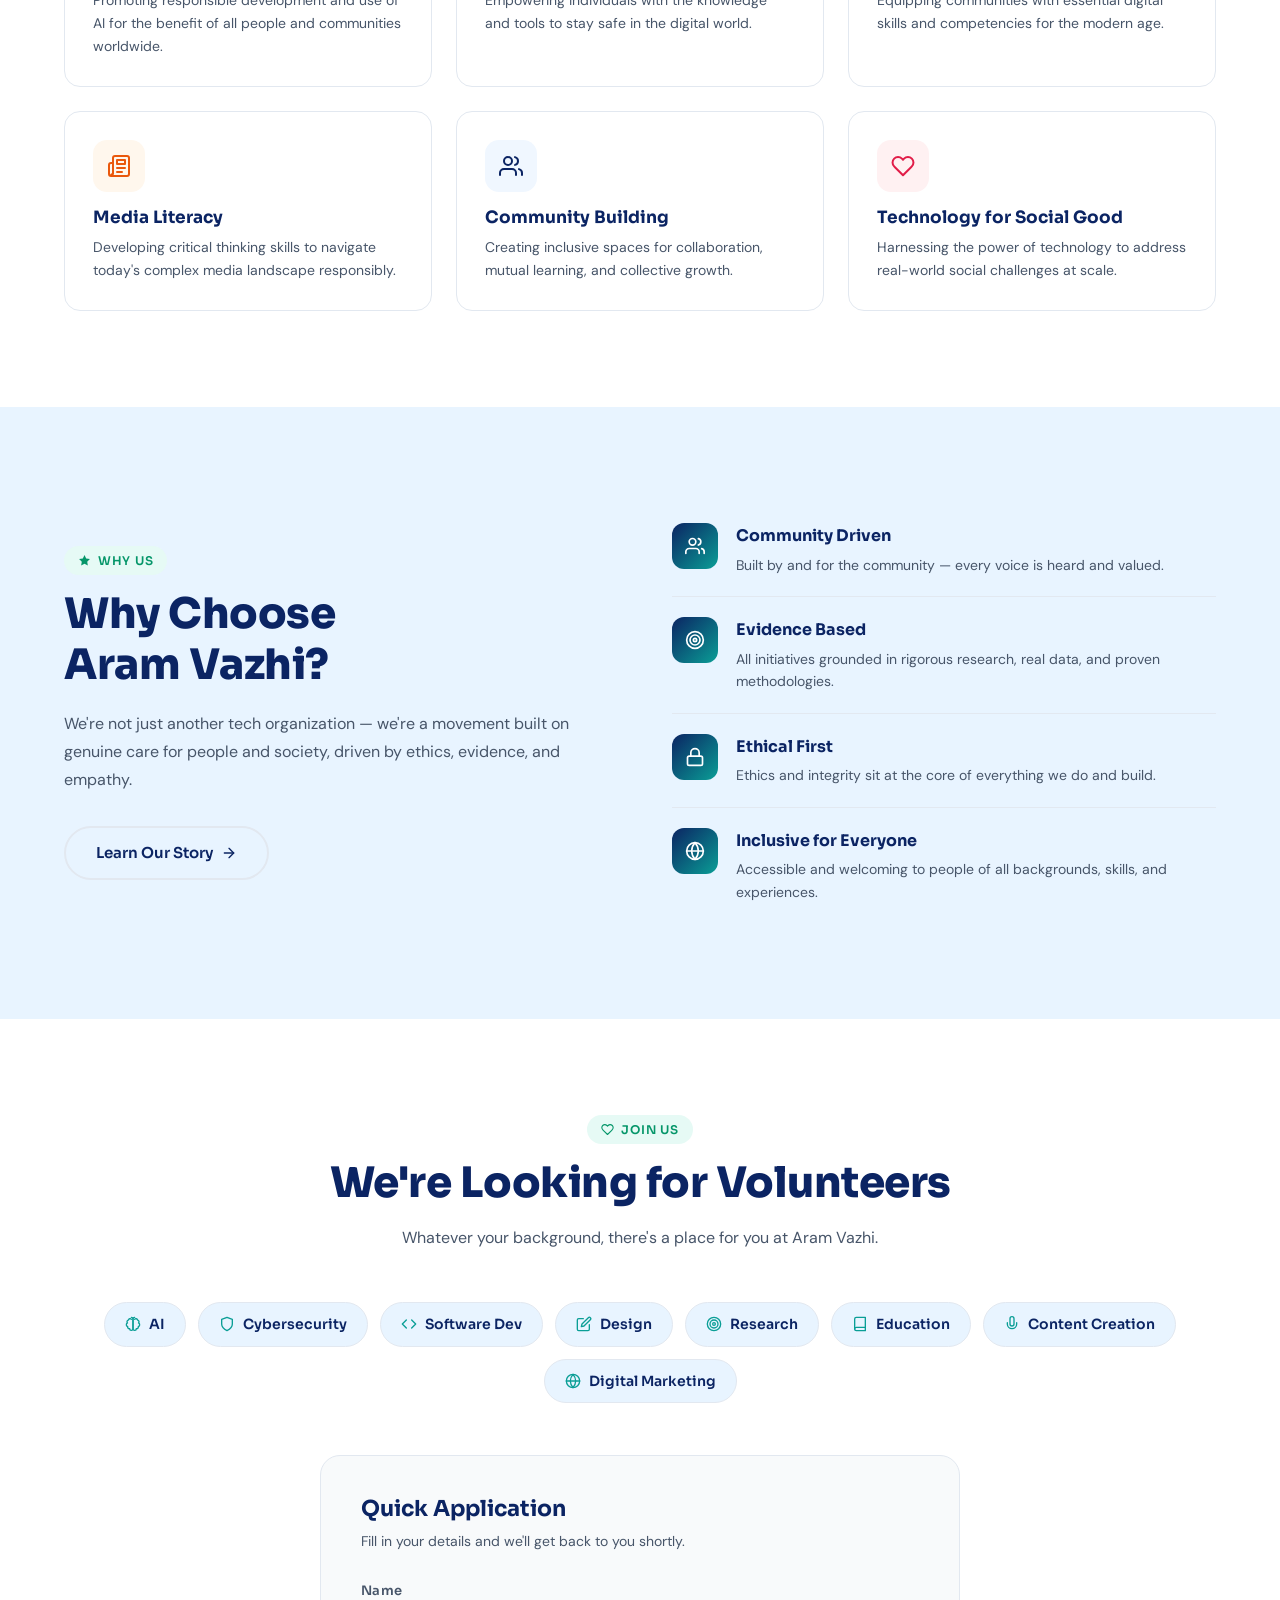
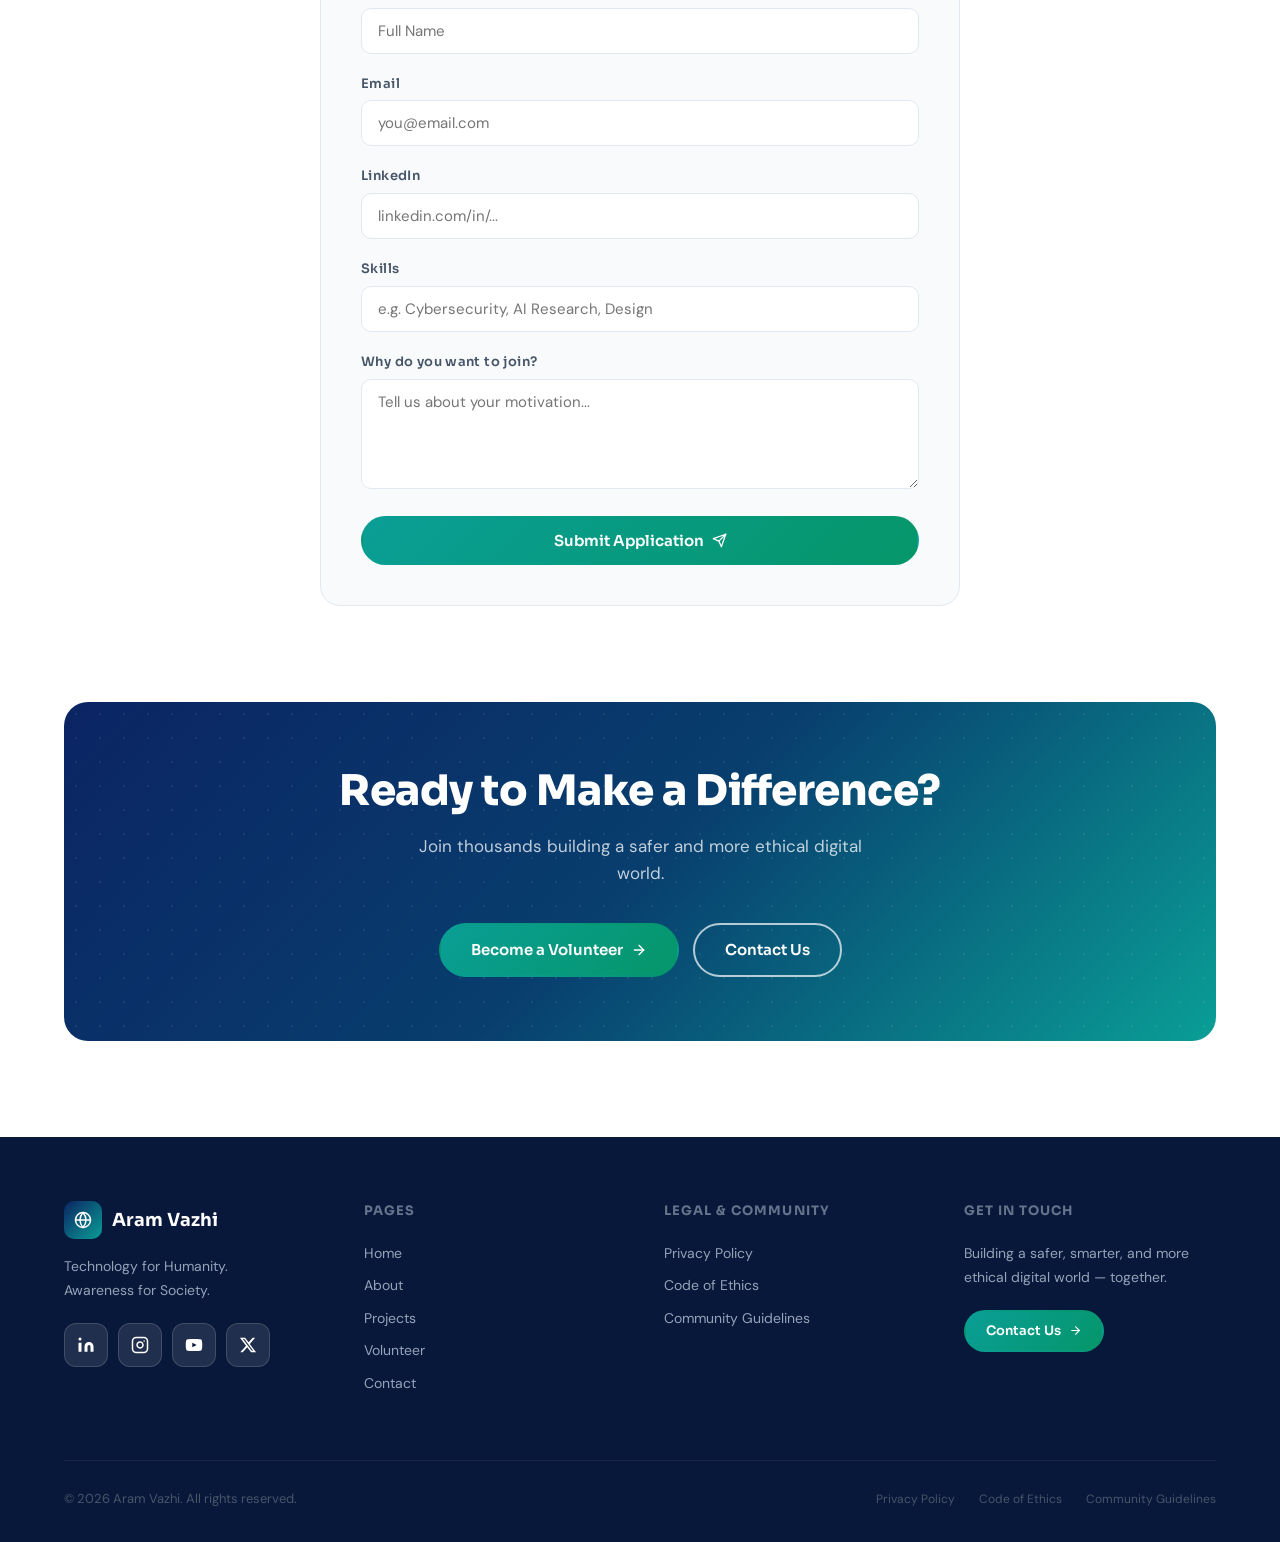
==== commit 384276a5: "Update index.html" ====
--- a/index.html
+++ b/index.html
@@ -220,12 +220,13 @@
         <h3 style="font-family:var(--font-display);font-weight:700;font-size:22px;color:var(--navy);margin-bottom:8px;">Quick Application</h3>
         <p style="font-size:14px;color:var(--gray-600);margin-bottom:28px;">Fill in your details and we'll get back to you shortly.</p>
 
-        <form id="quick-form">
-          <div class="form-group"><label class="form-label">Name</label><input class="form-input" type="text" placeholder="Full Name" required></div>
-          <div class="form-group"><label class="form-label">Email</label><input class="form-input" type="email" placeholder="you@email.com" required></div>
-          <div class="form-group"><label class="form-label">LinkedIn</label><input class="form-input" type="url" placeholder="linkedin.com/in/..."></div>
-          <div class="form-group"><label class="form-label">Skills</label><input class="form-input" type="text" placeholder="e.g. Cybersecurity, AI Research, Design"></div>
-          <div class="form-group"><label class="form-label">Why do you want to join?</label><textarea class="form-textarea" placeholder="Tell us about your motivation..."></textarea></div>
+        <form id="quick-form" action="https://api.web3forms.com/submit" method="POST">
+          <input type="hidden" name="access_key" value="4113a6d6-320a-4533-b79f-c2c8db5e5feb">
+          <div class="form-group"><label class="form-label">Name</label><input class="form-input" type="text" name="name" placeholder="Full Name" required></div>
+          <div class="form-group"><label class="form-label">Email</label><input class="form-input" type="email" name="email" placeholder="you@email.com" required></div>
+          <div class="form-group"><label class="form-label">LinkedIn</label><input class="form-input" type="url" name="linkedin" placeholder="linkedin.com/in/..."></div>
+          <div class="form-group"><label class="form-label">Skills</label><input class="form-input" type="text" name="skills" placeholder="e.g. Cybersecurity, AI Research, Design"></div>
+          <div class="form-group"><label class="form-label">Why do you want to join?</label><textarea class="form-textarea" name="message" placeholder="Tell us about your motivation..."></textarea></div>
           <button type="submit" class="btn btn-primary" style="width:100%;justify-content:center;font-size:15px;">
             Submit Application
             <svg width="15" height="15" viewBox="0 0 24 24" fill="none" stroke="currentColor" stroke-width="2" stroke-linecap="round" stroke-linejoin="round"><line x1="22" y1="2" x2="11" y2="13"/><polygon points="22 2 15 22 11 13 2 9 22 2"/></svg>
--- a/css/style.css
+++ b/css/style.css
@@ -226,7 +226,7 @@
 .nav-logo-icon {
   width: 38px; height: 38px;
   border-radius: 10px;
-  /* background: linear-gradient(135deg, var(--navy), var(--teal)); */
+  background: white;/*linear-gradient(135deg, var(--navy), var(--teal)); */
   display: flex; align-items: center; justify-content: center;
   flex-shrink: 0;
 }
